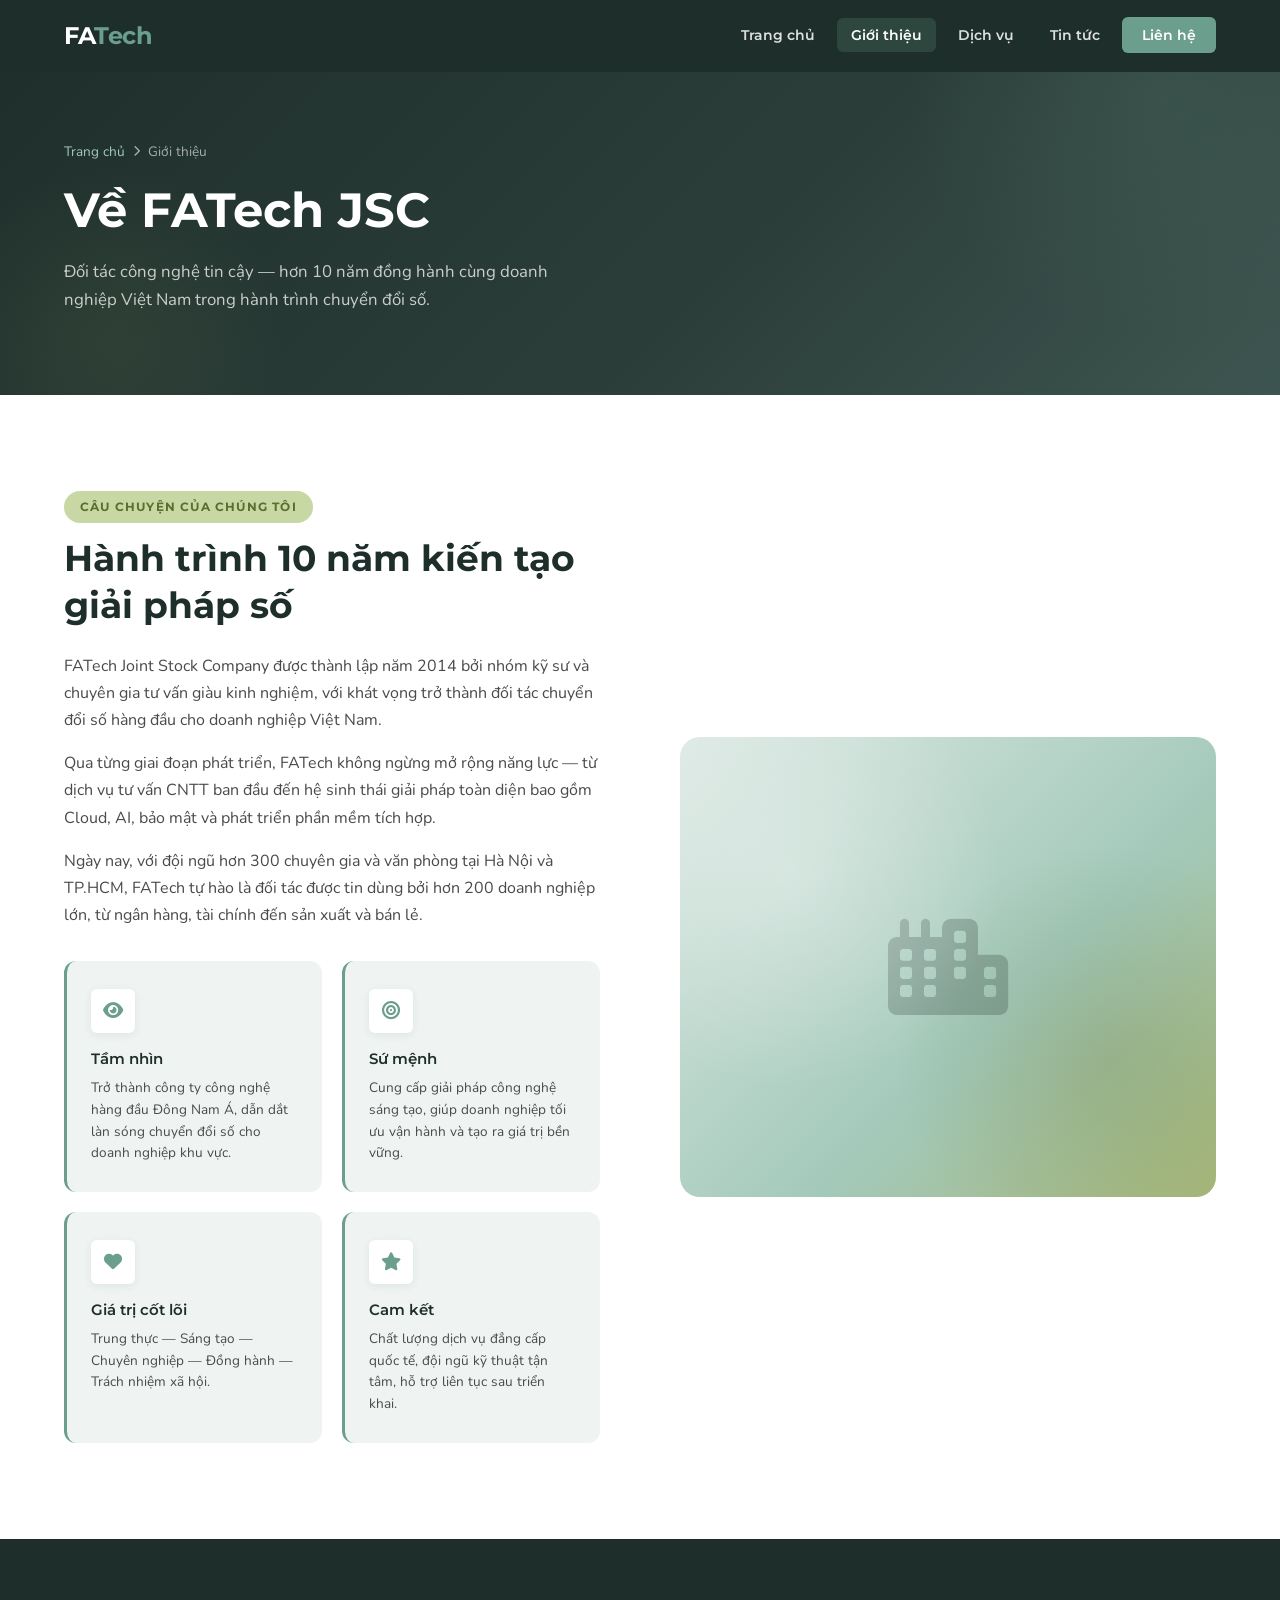
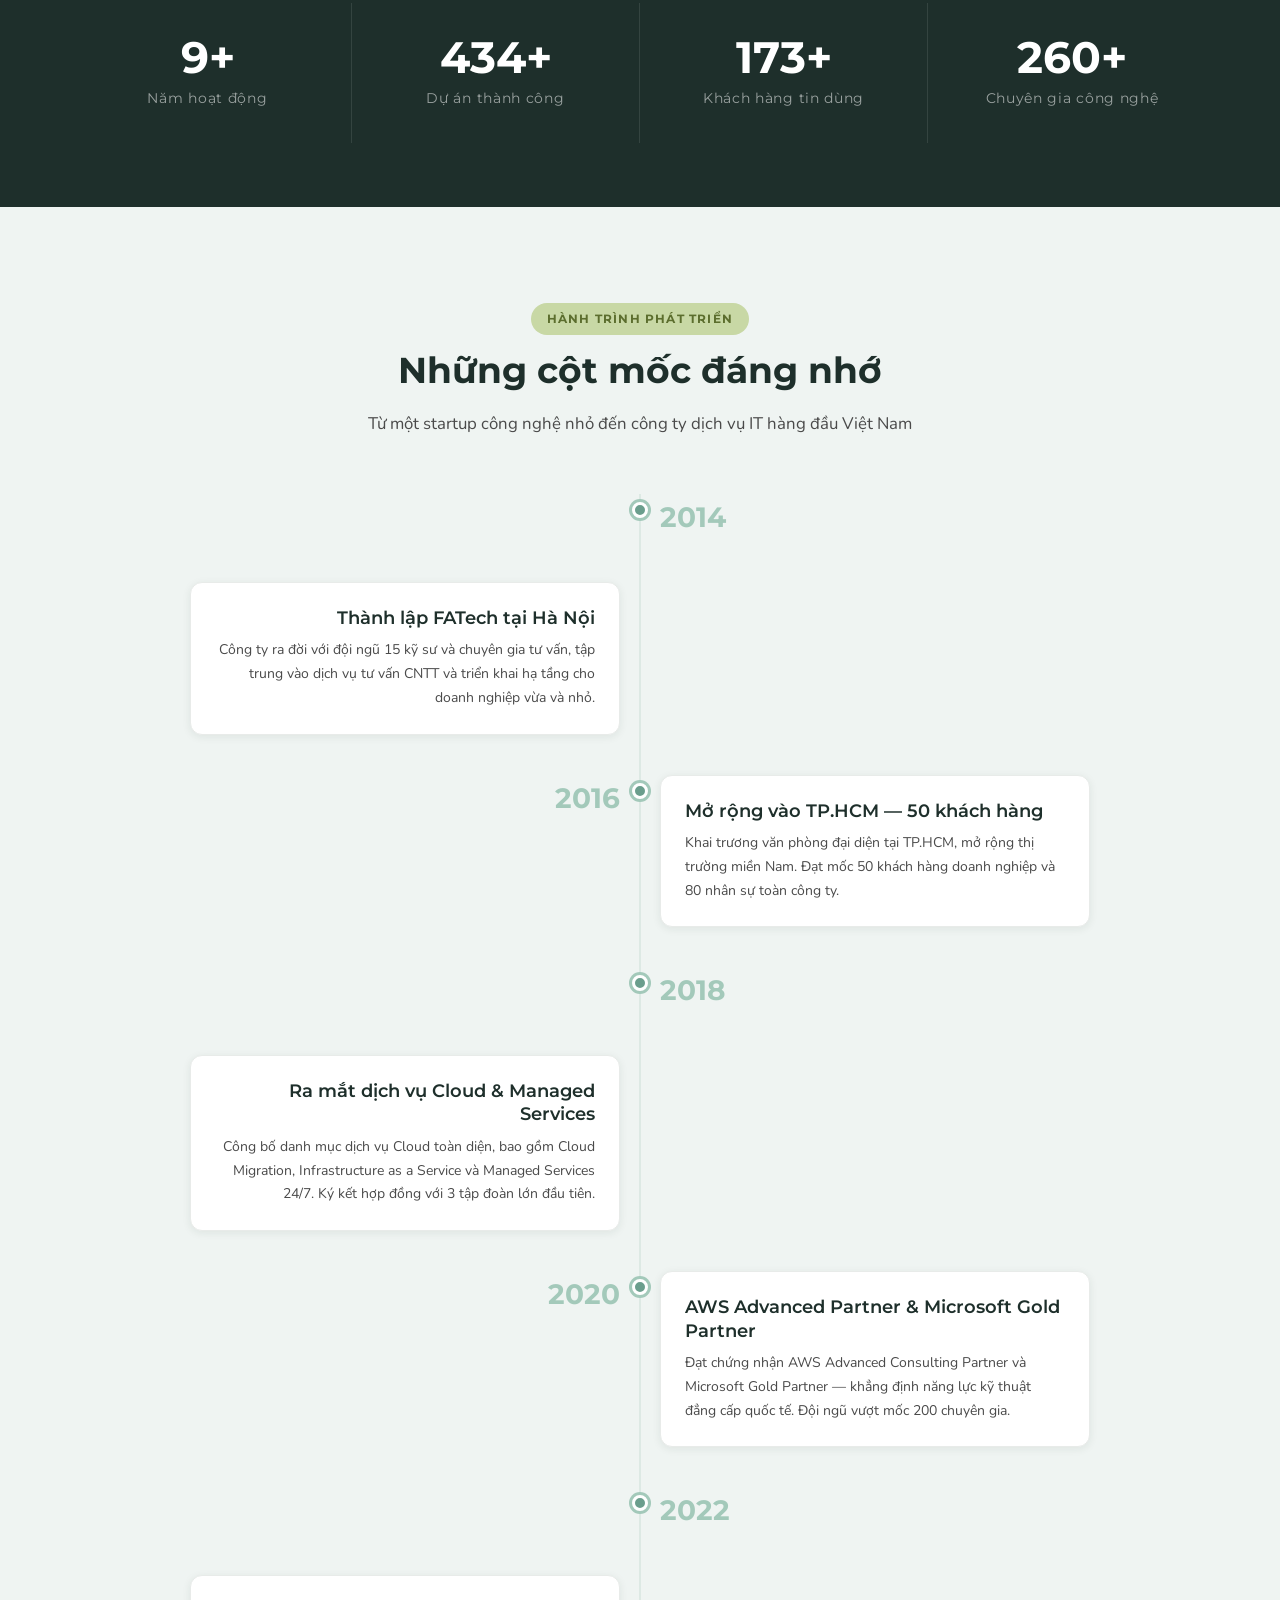
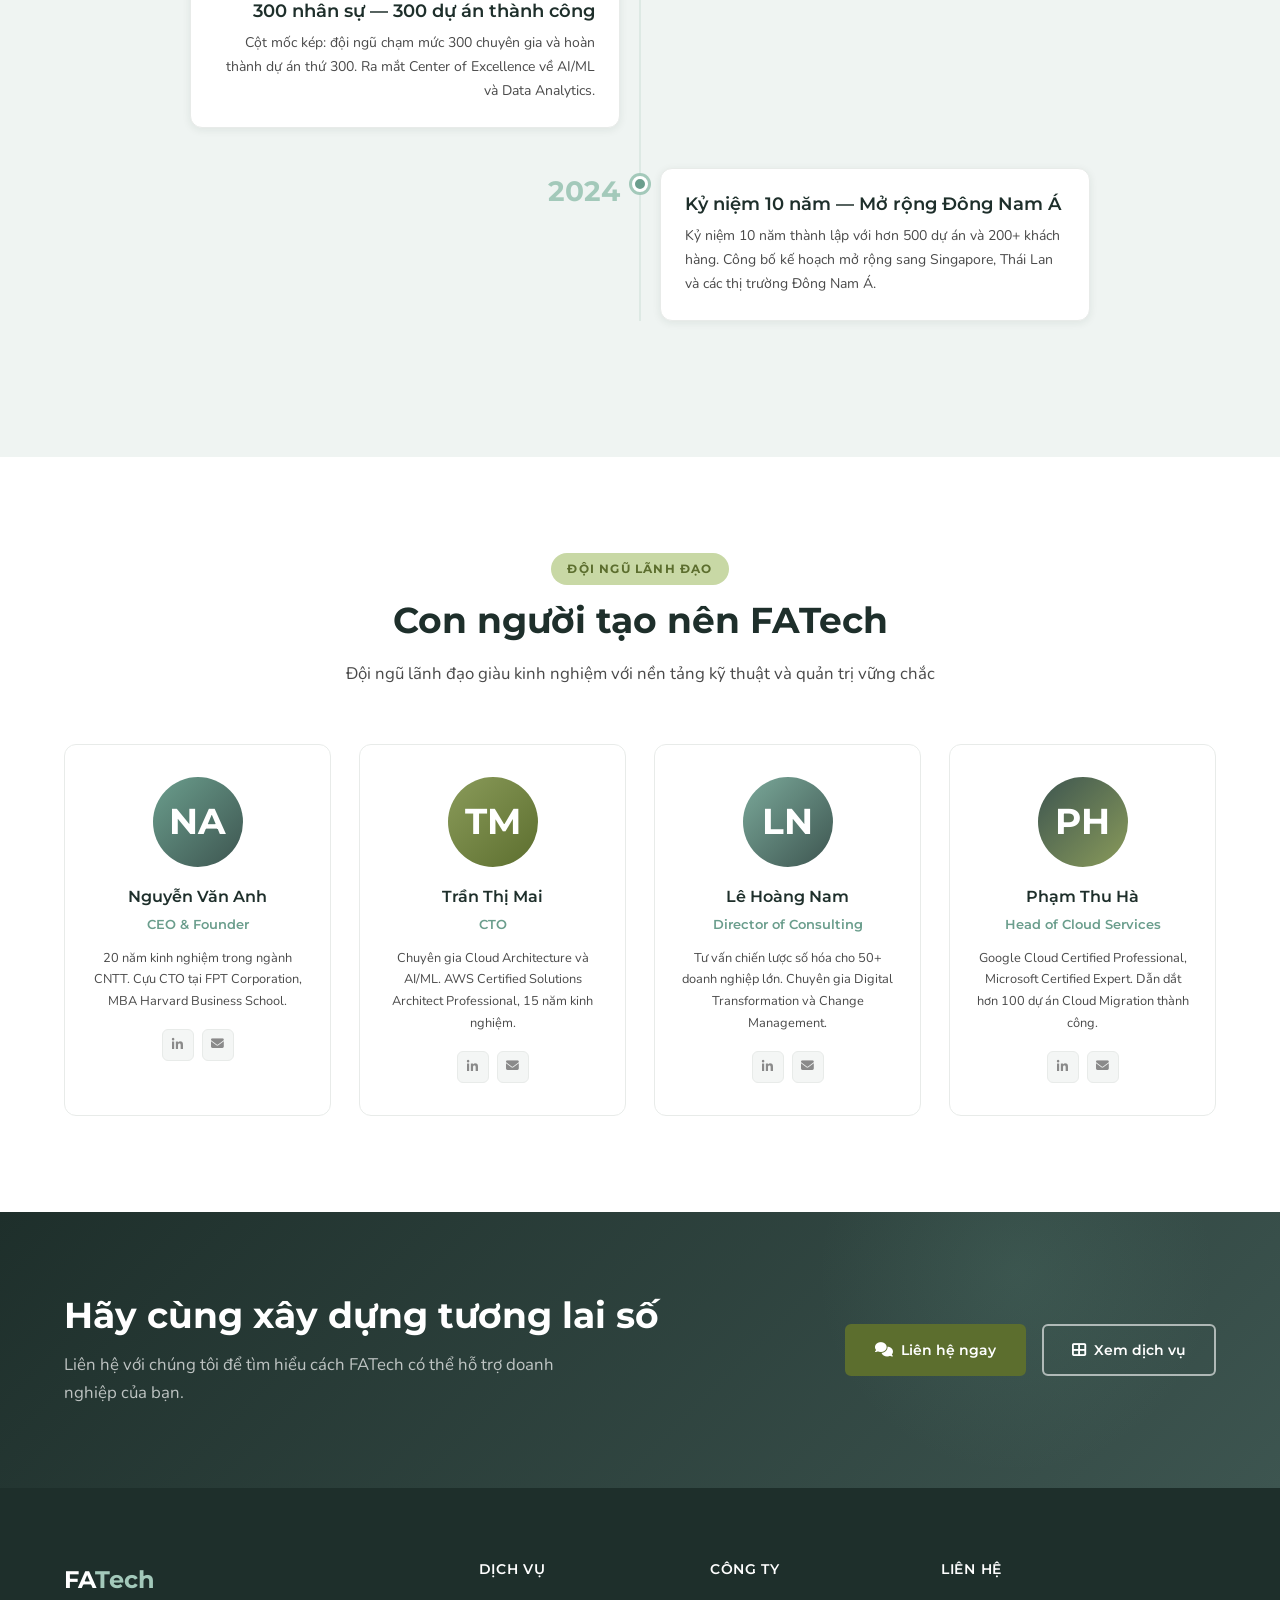
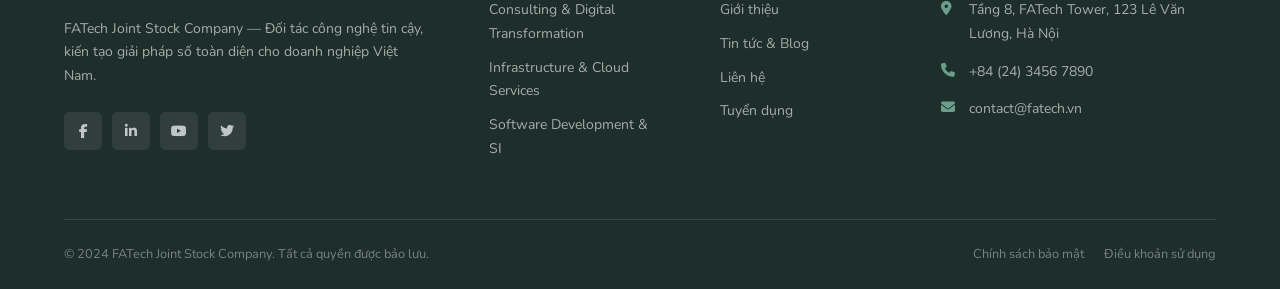
==== about.html @ bda0c96f "feat: FATech website prototype Phase 1 - 6 pages: Home, About, Services, Blog, Blog Detail, Contact " ====
<!DOCTYPE html>
<html lang="vi">
<head>
  <meta charset="UTF-8">
  <meta name="viewport" content="width=device-width, initial-scale=1.0">
  <meta name="description" content="Tìm hiểu về FATech Joint Stock Company — Lịch sử hình thành, tầm nhìn, sứ mệnh và đội ngũ lãnh đạo.">
  <title>Giới thiệu — FATech JSC</title>
  <link rel="preconnect" href="https://fonts.googleapis.com">
  <link rel="preconnect" href="https://fonts.gstatic.com" crossorigin>
  <link href="https://fonts.googleapis.com/css2?family=Montserrat:wght@600;700&family=Nunito:wght@400;600;700&display=swap" rel="stylesheet">
  <link rel="stylesheet" href="https://cdnjs.cloudflare.com/ajax/libs/font-awesome/6.4.2/css/all.min.css">
  <link rel="stylesheet" href="css/style.css">
  <link rel="stylesheet" href="css/animations.css">
  <link rel="stylesheet" href="css/responsive.css">
</head>
<body>

<!-- NAVBAR -->
<nav class="navbar" id="navbar" role="navigation" aria-label="Main navigation">
  <div class="container">
    <a href="index.html" class="navbar-logo" aria-label="FATech - Trang chủ">
      <img src="assets/images/logo.png" alt="FATech Logo" class="logo-img" onerror="this.style.display='none'">
      <span class="logo-text-brand">FA<span>Tech</span></span>
    </a>
    <nav class="navbar-menu" id="navbarMenu">
      <ul class="navbar-nav">
        <li><a href="index.html">Trang chủ</a></li>
        <li><a href="about.html" class="active">Giới thiệu</a></li>
        <li><a href="services.html">Dịch vụ</a></li>
        <li><a href="blog.html">Tin tức</a></li>
        <li><a href="contact.html" class="btn-primary">Liên hệ</a></li>
      </ul>
    </nav>
    <button class="hamburger" id="hamburger" aria-label="Mở menu" aria-expanded="false" aria-controls="navbarMenu">
      <span></span><span></span><span></span>
    </button>
  </div>
</nav>

<!-- PAGE HERO -->
<section class="page-hero" aria-label="Giới thiệu">
  <div class="container">
    <div class="page-hero-breadcrumb">
      <a href="index.html">Trang chủ</a>
      <i class="fas fa-chevron-right"></i>
      <span>Giới thiệu</span>
    </div>
    <h1>Về FATech JSC</h1>
    <p>Đối tác công nghệ tin cậy — hơn 10 năm đồng hành cùng doanh nghiệp Việt Nam trong hành trình chuyển đổi số.</p>
  </div>
</section>

<!-- COMPANY OVERVIEW -->
<section class="about-intro" aria-label="Tổng quan công ty">
  <div class="container">
    <div class="about-intro-text reveal-left">
      <span class="section-tag">Câu chuyện của chúng tôi</span>
      <h2>Hành trình 10 năm kiến tạo giải pháp số</h2>
      <p>FATech Joint Stock Company được thành lập năm 2014 bởi nhóm kỹ sư và chuyên gia tư vấn giàu kinh nghiệm, với khát vọng trở thành đối tác chuyển đổi số hàng đầu cho doanh nghiệp Việt Nam.</p>
      <p>Qua từng giai đoạn phát triển, FATech không ngừng mở rộng năng lực — từ dịch vụ tư vấn CNTT ban đầu đến hệ sinh thái giải pháp toàn diện bao gồm Cloud, AI, bảo mật và phát triển phần mềm tích hợp.</p>
      <p>Ngày nay, với đội ngũ hơn 300 chuyên gia và văn phòng tại Hà Nội và TP.HCM, FATech tự hào là đối tác được tin dùng bởi hơn 200 doanh nghiệp lớn, từ ngân hàng, tài chính đến sản xuất và bán lẻ.</p>
      <div class="vm-grid">
        <div class="vm-card">
          <div class="vm-icon"><i class="fas fa-eye"></i></div>
          <h4>Tầm nhìn</h4>
          <p>Trở thành công ty công nghệ hàng đầu Đông Nam Á, dẫn dắt làn sóng chuyển đổi số cho doanh nghiệp khu vực.</p>
        </div>
        <div class="vm-card">
          <div class="vm-icon"><i class="fas fa-bullseye"></i></div>
          <h4>Sứ mệnh</h4>
          <p>Cung cấp giải pháp công nghệ sáng tạo, giúp doanh nghiệp tối ưu vận hành và tạo ra giá trị bền vững.</p>
        </div>
        <div class="vm-card">
          <div class="vm-icon"><i class="fas fa-heart"></i></div>
          <h4>Giá trị cốt lõi</h4>
          <p>Trung thực — Sáng tạo — Chuyên nghiệp — Đồng hành — Trách nhiệm xã hội.</p>
        </div>
        <div class="vm-card">
          <div class="vm-icon"><i class="fas fa-star"></i></div>
          <h4>Cam kết</h4>
          <p>Chất lượng dịch vụ đẳng cấp quốc tế, đội ngũ kỹ thuật tận tâm, hỗ trợ liên tục sau triển khai.</p>
        </div>
      </div>
    </div>
    <div class="about-visual-right reveal-right">
      <div class="about-visual-large">
        <i class="fas fa-city"></i>
      </div>
    </div>
  </div>
</section>

<!-- STATS -->
<section class="stats-section" aria-label="Số liệu nổi bật">
  <div class="container">
    <div class="stats-grid">
      <div class="stat-item reveal">
        <span class="stat-number">
          <span class="counter-number" data-count="10" data-suffix="+">10+</span>
        </span>
        <span class="stat-label">Năm hoạt động</span>
      </div>
      <div class="stat-item reveal">
        <span class="stat-number">
          <span class="counter-number" data-count="500" data-suffix="+">500+</span>
        </span>
        <span class="stat-label">Dự án thành công</span>
      </div>
      <div class="stat-item reveal">
        <span class="stat-number">
          <span class="counter-number" data-count="200" data-suffix="+">200+</span>
        </span>
        <span class="stat-label">Khách hàng tin dùng</span>
      </div>
      <div class="stat-item reveal">
        <span class="stat-number">
          <span class="counter-number" data-count="300" data-suffix="+">300+</span>
        </span>
        <span class="stat-label">Chuyên gia công nghệ</span>
      </div>
    </div>
  </div>
</section>

<!-- TIMELINE -->
<section class="timeline-section section" id="milestones" aria-label="Cột mốc phát triển">
  <div class="container">
    <div class="section-header reveal">
      <span class="section-tag">Hành trình phát triển</span>
      <h2 class="section-title">Những cột mốc đáng nhớ</h2>
      <p class="section-subtitle">Từ một startup công nghệ nhỏ đến công ty dịch vụ IT hàng đầu Việt Nam</p>
    </div>
    <div class="timeline">
      <div class="timeline-item">
        <div class="timeline-dot"></div>
        <div class="timeline-year">2014</div>
        <div class="timeline-content">
          <h4>Thành lập FATech tại Hà Nội</h4>
          <p>Công ty ra đời với đội ngũ 15 kỹ sư và chuyên gia tư vấn, tập trung vào dịch vụ tư vấn CNTT và triển khai hạ tầng cho doanh nghiệp vừa và nhỏ.</p>
        </div>
      </div>
      <div class="timeline-item">
        <div class="timeline-dot"></div>
        <div class="timeline-year">2016</div>
        <div class="timeline-content">
          <h4>Mở rộng vào TP.HCM — 50 khách hàng</h4>
          <p>Khai trương văn phòng đại diện tại TP.HCM, mở rộng thị trường miền Nam. Đạt mốc 50 khách hàng doanh nghiệp và 80 nhân sự toàn công ty.</p>
        </div>
      </div>
      <div class="timeline-item">
        <div class="timeline-dot"></div>
        <div class="timeline-year">2018</div>
        <div class="timeline-content">
          <h4>Ra mắt dịch vụ Cloud & Managed Services</h4>
          <p>Công bố danh mục dịch vụ Cloud toàn diện, bao gồm Cloud Migration, Infrastructure as a Service và Managed Services 24/7. Ký kết hợp đồng với 3 tập đoàn lớn đầu tiên.</p>
        </div>
      </div>
      <div class="timeline-item">
        <div class="timeline-dot"></div>
        <div class="timeline-year">2020</div>
        <div class="timeline-content">
          <h4>AWS Advanced Partner & Microsoft Gold Partner</h4>
          <p>Đạt chứng nhận AWS Advanced Consulting Partner và Microsoft Gold Partner — khẳng định năng lực kỹ thuật đẳng cấp quốc tế. Đội ngũ vượt mốc 200 chuyên gia.</p>
        </div>
      </div>
      <div class="timeline-item">
        <div class="timeline-dot"></div>
        <div class="timeline-year">2022</div>
        <div class="timeline-content">
          <h4>300 nhân sự — 300 dự án thành công</h4>
          <p>Cột mốc kép: đội ngũ chạm mức 300 chuyên gia và hoàn thành dự án thứ 300. Ra mắt Center of Excellence về AI/ML và Data Analytics.</p>
        </div>
      </div>
      <div class="timeline-item">
        <div class="timeline-dot"></div>
        <div class="timeline-year">2024</div>
        <div class="timeline-content">
          <h4>Kỷ niệm 10 năm — Mở rộng Đông Nam Á</h4>
          <p>Kỷ niệm 10 năm thành lập với hơn 500 dự án và 200+ khách hàng. Công bố kế hoạch mở rộng sang Singapore, Thái Lan và các thị trường Đông Nam Á.</p>
        </div>
      </div>
    </div>
  </div>
</section>

<!-- LEADERSHIP TEAM -->
<section class="team-section section" id="team" aria-label="Đội ngũ lãnh đạo">
  <div class="container">
    <div class="section-header reveal">
      <span class="section-tag">Đội ngũ lãnh đạo</span>
      <h2 class="section-title">Con người tạo nên FATech</h2>
      <p class="section-subtitle">Đội ngũ lãnh đạo giàu kinh nghiệm với nền tảng kỹ thuật và quản trị vững chắc</p>
    </div>
    <div class="team-grid reveal-stagger">
      <div class="team-card">
        <div class="team-avatar">NA</div>
        <h3>Nguyễn Văn Anh</h3>
        <span class="team-card-title">CEO & Founder</span>
        <p>20 năm kinh nghiệm trong ngành CNTT. Cựu CTO tại FPT Corporation, MBA Harvard Business School.</p>
        <div class="team-social">
          <a href="#" aria-label="LinkedIn"><i class="fab fa-linkedin-in"></i></a>
          <a href="#" aria-label="Email"><i class="fas fa-envelope"></i></a>
        </div>
      </div>
      <div class="team-card">
        <div class="team-avatar team-avatar-2">TM</div>
        <h3>Trần Thị Mai</h3>
        <span class="team-card-title">CTO</span>
        <p>Chuyên gia Cloud Architecture và AI/ML. AWS Certified Solutions Architect Professional, 15 năm kinh nghiệm.</p>
        <div class="team-social">
          <a href="#" aria-label="LinkedIn"><i class="fab fa-linkedin-in"></i></a>
          <a href="#" aria-label="Email"><i class="fas fa-envelope"></i></a>
        </div>
      </div>
      <div class="team-card">
        <div class="team-avatar team-avatar-3">LN</div>
        <h3>Lê Hoàng Nam</h3>
        <span class="team-card-title">Director of Consulting</span>
        <p>Tư vấn chiến lược số hóa cho 50+ doanh nghiệp lớn. Chuyên gia Digital Transformation và Change Management.</p>
        <div class="team-social">
          <a href="#" aria-label="LinkedIn"><i class="fab fa-linkedin-in"></i></a>
          <a href="#" aria-label="Email"><i class="fas fa-envelope"></i></a>
        </div>
      </div>
      <div class="team-card">
        <div class="team-avatar team-avatar-4">PH</div>
        <h3>Phạm Thu Hà</h3>
        <span class="team-card-title">Head of Cloud Services</span>
        <p>Google Cloud Certified Professional, Microsoft Certified Expert. Dẫn dắt hơn 100 dự án Cloud Migration thành công.</p>
        <div class="team-social">
          <a href="#" aria-label="LinkedIn"><i class="fab fa-linkedin-in"></i></a>
          <a href="#" aria-label="Email"><i class="fas fa-envelope"></i></a>
        </div>
      </div>
    </div>
  </div>
</section>

<!-- CTA BANNER -->
<section class="cta-banner" aria-label="Call to action">
  <div class="container">
    <div class="cta-banner-content reveal-left">
      <h2>Hãy cùng xây dựng tương lai số</h2>
      <p>Liên hệ với chúng tôi để tìm hiểu cách FATech có thể hỗ trợ doanh nghiệp của bạn.</p>
    </div>
    <div class="cta-banner-actions reveal-right">
      <a href="contact.html" class="btn btn-accent">
        <i class="fas fa-comments"></i> Liên hệ ngay
      </a>
      <a href="services.html" class="btn btn-outline">
        <i class="fas fa-th-large"></i> Xem dịch vụ
      </a>
    </div>
  </div>
</section>

<!-- FOOTER -->
<footer class="footer" aria-label="Footer">
  <div class="container">
    <div class="footer-grid">
      <div class="footer-col footer-about">
        <div class="footer-logo-wrap">
          <img src="assets/images/logo.png" alt="FATech Logo" class="footer-logo-img" onerror="this.style.display='none'">
          <span class="footer-logo-text">FA<span style="color:var(--primary-300)">Tech</span></span>
        </div>
        <p class="footer-about-text">FATech Joint Stock Company — Đối tác công nghệ tin cậy, kiến tạo giải pháp số toàn diện cho doanh nghiệp Việt Nam.</p>
        <div class="social-links">
          <a href="#" aria-label="Facebook"><i class="fab fa-facebook-f"></i></a>
          <a href="#" aria-label="LinkedIn"><i class="fab fa-linkedin-in"></i></a>
          <a href="#" aria-label="YouTube"><i class="fab fa-youtube"></i></a>
          <a href="#" aria-label="Twitter"><i class="fab fa-twitter"></i></a>
        </div>
      </div>
      <div class="footer-col">
        <h4>Dịch vụ</h4>
        <ul>
          <li><a href="services.html">Consulting & Digital Transformation</a></li>
          <li><a href="services.html">Infrastructure & Cloud Services</a></li>
          <li><a href="services.html">Software Development & SI</a></li>
        </ul>
      </div>
      <div class="footer-col">
        <h4>Công ty</h4>
        <ul>
          <li><a href="about.html">Giới thiệu</a></li>
          <li><a href="blog.html">Tin tức & Blog</a></li>
          <li><a href="contact.html">Liên hệ</a></li>
          <li><a href="#">Tuyển dụng</a></li>
        </ul>
      </div>
      <div class="footer-col">
        <h4>Liên hệ</h4>
        <div class="footer-contact-item">
          <i class="fas fa-map-marker-alt"></i>
          <span>Tầng 8, FATech Tower, 123 Lê Văn Lương, Hà Nội</span>
        </div>
        <div class="footer-contact-item">
          <i class="fas fa-phone"></i>
          <span>+84 (24) 3456 7890</span>
        </div>
        <div class="footer-contact-item">
          <i class="fas fa-envelope"></i>
          <span>contact@fatech.vn</span>
        </div>
      </div>
    </div>
    <div class="footer-bottom">
      <p>&copy; 2024 FATech Joint Stock Company. Tất cả quyền được bảo lưu.</p>
      <div class="footer-bottom-links">
        <a href="#">Chính sách bảo mật</a>
        <a href="#">Điều khoản sử dụng</a>
      </div>
    </div>
  </div>
</footer>

<button id="backToTop" aria-label="Về đầu trang" style="position:fixed;bottom:32px;right:32px;width:44px;height:44px;background:var(--primary-500);color:white;border:none;border-radius:50%;cursor:pointer;display:flex;align-items:center;justify-content:center;font-size:1rem;box-shadow:var(--shadow-md);opacity:0;pointer-events:none;transition:all 0.3s ease;z-index:900;">
  <i class="fas fa-chevron-up"></i>
</button>

<script src="js/main.js"></script>
<script src="js/animations.js"></script>
</body>
</html>
---- css/style.css ----
@import url('https://fonts.googleapis.com/css2?family=Montserrat:wght@600;700&family=Nunito:wght@400;600;700&display=swap');

:root {
  --primary-900: #1E2F2B;
  --primary-800: #2C3E3A;
  --primary-700: #3D5550;
  --primary-500: #6B9E8D;
  --primary-300: #A3C9BA;
  --primary-100: #DDE9E4;
  --primary-50:  #EFF4F2;

  --accent-700:  #5C6E2E;
  --accent-500:  #8A9B5A;
  --accent-300:  #A8B87A;
  --accent-100:  #C8D8A5;

  --secondary-500: #7BA99A;
  --secondary-300: #B0CFC3;

  --neutral-900: #1A1A1A;
  --neutral-600: #4A4A4A;
  --neutral-400: #8A8A8A;
  --neutral-100: #E8EBE9;
  --neutral-50:  #F4F6F5;
  --white:       #FFFFFF;

  --font-heading: 'Montserrat', sans-serif;
  --font-body: 'Nunito', sans-serif;
  --shadow-sm: 0 2px 8px rgba(30, 47, 43, 0.08);
  --shadow-md: 0 4px 20px rgba(30, 47, 43, 0.12);
  --shadow-lg: 0 8px 40px rgba(30, 47, 43, 0.18);
  --radius-sm: 6px;
  --radius-md: 12px;
  --radius-lg: 20px;
  --transition: 0.3s ease;
}

*, *::before, *::after {
  box-sizing: border-box;
  margin: 0;
  padding: 0;
}

html {
  scroll-behavior: smooth;
}

body {
  font-family: var(--font-body);
  font-size: 16px;
  line-height: 1.7;
  color: var(--primary-800);
  background-color: var(--white);
  overflow-x: hidden;
}

img {
  max-width: 100%;
  height: auto;
  display: block;
}

a {
  text-decoration: none;
  color: var(--primary-500);
  transition: color var(--transition);
}

a:hover {
  color: var(--accent-500);
}

ul {
  list-style: none;
}

h1, h2, h3, h4, h5, h6 {
  font-family: var(--font-heading);
  color: var(--primary-900);
  line-height: 1.3;
}

h1 { font-size: clamp(2rem, 5vw, 3rem); font-weight: 700; }
h2 { font-size: clamp(1.5rem, 3vw, 2.25rem); font-weight: 700; }
h3 { font-size: clamp(1.125rem, 2vw, 1.375rem); font-weight: 600; }
h4 { font-size: 1.125rem; font-weight: 600; }

p { margin-bottom: 1rem; }
p:last-child { margin-bottom: 0; }

/* ===== UTILITIES ===== */
.container {
  width: 100%;
  max-width: 1200px;
  margin: 0 auto;
  padding: 0 24px;
}

.section {
  padding: 80px 0;
}

.section-header {
  text-align: center;
  margin-bottom: 56px;
}

.section-tag {
  display: inline-block;
  background: var(--accent-100);
  color: var(--accent-700);
  font-family: var(--font-heading);
  font-size: 0.75rem;
  font-weight: 700;
  letter-spacing: 0.1em;
  text-transform: uppercase;
  padding: 6px 16px;
  border-radius: 40px;
  margin-bottom: 12px;
}

.section-title {
  margin-bottom: 16px;
  color: var(--primary-900);
}

.section-subtitle {
  color: var(--neutral-600);
  font-size: 1.05rem;
  max-width: 600px;
  margin: 0 auto;
}

.btn {
  display: inline-flex;
  align-items: center;
  gap: 8px;
  padding: 12px 28px;
  border-radius: var(--radius-sm);
  font-family: var(--font-heading);
  font-size: 0.9rem;
  font-weight: 600;
  cursor: pointer;
  border: 2px solid transparent;
  transition: all var(--transition);
  white-space: nowrap;
  text-decoration: none;
}

.btn-primary {
  background: var(--primary-500);
  color: var(--white);
  border-color: var(--primary-500);
}

.btn-primary:hover {
  background: var(--primary-700);
  border-color: var(--primary-700);
  color: var(--white);
  transform: translateY(-2px);
  box-shadow: 0 6px 20px rgba(107, 158, 141, 0.35);
}

.btn-accent {
  background: var(--accent-700);
  color: var(--white);
  border-color: var(--accent-700);
}

.btn-accent:hover {
  background: var(--accent-500);
  border-color: var(--accent-500);
  color: var(--white);
  transform: translateY(-2px);
  box-shadow: 0 6px 20px rgba(92, 110, 46, 0.35);
}

.btn-outline {
  background: transparent;
  color: var(--white);
  border-color: rgba(255,255,255,0.6);
}

.btn-outline:hover {
  background: rgba(255,255,255,0.15);
  color: var(--white);
  border-color: var(--white);
}

.btn-outline-primary {
  background: transparent;
  color: var(--primary-500);
  border-color: var(--primary-500);
}

.btn-outline-primary:hover {
  background: var(--primary-500);
  color: var(--white);
  transform: translateY(-2px);
}

.btn-sm {
  padding: 8px 20px;
  font-size: 0.85rem;
}

.text-center { text-align: center; }
.mt-4 { margin-top: 16px; }
.mt-8 { margin-top: 32px; }

/* ===== NAVBAR ===== */
.navbar {
  position: fixed;
  top: 0;
  left: 0;
  right: 0;
  z-index: 1000;
  background: var(--primary-900);
  padding: 0;
  transition: box-shadow var(--transition), padding var(--transition);
}

.navbar.scrolled {
  box-shadow: 0 4px 20px rgba(0,0,0,0.3);
}

.navbar .container {
  display: flex;
  align-items: center;
  justify-content: space-between;
  height: 72px;
}

.navbar-logo {
  display: flex;
  align-items: center;
  gap: 10px;
  text-decoration: none;
}

.navbar-logo .logo-img {
  height: 40px;
  width: auto;
}

.logo-text-brand {
  font-family: var(--font-heading);
  font-size: 1.5rem;
  font-weight: 700;
  color: var(--white);
  letter-spacing: -0.02em;
}

.logo-text-brand span {
  color: var(--primary-500);
}

.navbar-nav {
  display: flex;
  align-items: center;
  gap: 8px;
}

.navbar-nav li a {
  color: rgba(255,255,255,0.85);
  font-family: var(--font-heading);
  font-size: 0.875rem;
  font-weight: 600;
  padding: 8px 14px;
  border-radius: var(--radius-sm);
  transition: all var(--transition);
  text-decoration: none;
}

.navbar-nav li a:hover,
.navbar-nav li a.active {
  color: var(--white);
  background: rgba(107, 158, 141, 0.2);
}

.navbar-nav li a.btn-primary {
  background: var(--primary-500);
  color: var(--white);
  padding: 9px 20px;
}

.navbar-nav li a.btn-primary:hover {
  background: var(--primary-700);
}

.hamburger {
  display: none;
  flex-direction: column;
  justify-content: center;
  gap: 5px;
  width: 40px;
  height: 40px;
  background: none;
  border: none;
  cursor: pointer;
  padding: 6px;
}

.hamburger span {
  display: block;
  width: 100%;
  height: 2px;
  background: var(--white);
  border-radius: 2px;
  transition: all var(--transition);
}

.hamburger.active span:nth-child(1) {
  transform: translateY(7px) rotate(45deg);
}

.hamburger.active span:nth-child(2) {
  opacity: 0;
}

.hamburger.active span:nth-child(3) {
  transform: translateY(-7px) rotate(-45deg);
}

/* ===== PAGE HERO (inner pages) ===== */
.page-hero {
  background: linear-gradient(135deg, var(--primary-900) 0%, var(--primary-800) 60%, var(--primary-700) 100%);
  padding: 140px 0 80px;
  position: relative;
  overflow: hidden;
}

.page-hero::before {
  content: '';
  position: absolute;
  top: -40%;
  right: -10%;
  width: 500px;
  height: 500px;
  background: radial-gradient(circle, rgba(107,158,141,0.12) 0%, transparent 70%);
  border-radius: 50%;
}

.page-hero::after {
  content: '';
  position: absolute;
  bottom: -30%;
  left: -5%;
  width: 350px;
  height: 350px;
  background: radial-gradient(circle, rgba(138,155,90,0.1) 0%, transparent 70%);
  border-radius: 50%;
}

.page-hero .container {
  position: relative;
  z-index: 1;
}

.page-hero-breadcrumb {
  display: flex;
  align-items: center;
  gap: 8px;
  margin-bottom: 16px;
  font-size: 0.85rem;
  color: rgba(255,255,255,0.6);
}

.page-hero-breadcrumb a {
  color: var(--primary-300);
  text-decoration: none;
}

.page-hero-breadcrumb a:hover {
  color: var(--white);
}

.page-hero-breadcrumb i {
  font-size: 0.7rem;
}

.page-hero h1 {
  color: var(--white);
  margin-bottom: 16px;
}

.page-hero p {
  color: rgba(255,255,255,0.75);
  font-size: 1.05rem;
  max-width: 520px;
}

/* ===== HOME HERO ===== */
.hero {
  background: linear-gradient(135deg, var(--primary-900) 0%, var(--primary-800) 50%, #2a4a44 100%);
  min-height: 100vh;
  display: flex;
  align-items: center;
  position: relative;
  overflow: hidden;
  padding-top: 72px;
}

.hero-bg-pattern {
  position: absolute;
  inset: 0;
  overflow: hidden;
  pointer-events: none;
}

.hero-orb {
  position: absolute;
  border-radius: 50%;
}

.hero-orb-1 {
  width: 600px;
  height: 600px;
  top: -100px;
  right: -150px;
  background: radial-gradient(circle, rgba(107,158,141,0.15) 0%, transparent 70%);
}

.hero-orb-2 {
  width: 400px;
  height: 400px;
  bottom: -100px;
  left: -100px;
  background: radial-gradient(circle, rgba(138,155,90,0.12) 0%, transparent 70%);
}

.hero-orb-3 {
  width: 250px;
  height: 250px;
  top: 30%;
  left: 30%;
  background: radial-gradient(circle, rgba(107,158,141,0.08) 0%, transparent 70%);
}

.hero-grid-pattern {
  position: absolute;
  inset: 0;
  background-image:
    linear-gradient(rgba(107,158,141,0.06) 1px, transparent 1px),
    linear-gradient(90deg, rgba(107,158,141,0.06) 1px, transparent 1px);
  background-size: 60px 60px;
}

.hero .container {
  position: relative;
  z-index: 1;
  display: grid;
  grid-template-columns: 1fr 1fr;
  gap: 60px;
  align-items: center;
  min-height: calc(100vh - 72px);
  padding-top: 60px;
  padding-bottom: 60px;
}

.hero-content {}

.hero-tag {
  display: inline-flex;
  align-items: center;
  gap: 8px;
  background: rgba(107,158,141,0.2);
  border: 1px solid rgba(107,158,141,0.3);
  color: var(--primary-300);
  font-size: 0.8rem;
  font-weight: 600;
  font-family: var(--font-heading);
  letter-spacing: 0.05em;
  text-transform: uppercase;
  padding: 6px 16px;
  border-radius: 40px;
  margin-bottom: 24px;
}

.hero-tag i {
  font-size: 0.7rem;
  color: var(--accent-300);
}

.hero-title {
  color: var(--white);
  font-size: clamp(2rem, 4vw, 3.25rem);
  margin-bottom: 24px;
  line-height: 1.2;
}

.hero-title .highlight {
  color: var(--primary-300);
  position: relative;
}

.hero-subtitle {
  color: rgba(255,255,255,0.72);
  font-size: 1.1rem;
  margin-bottom: 40px;
  max-width: 480px;
}

.hero-actions {
  display: flex;
  gap: 16px;
  flex-wrap: wrap;
}

.hero-stats {
  display: flex;
  gap: 40px;
  margin-top: 56px;
  padding-top: 40px;
  border-top: 1px solid rgba(255,255,255,0.1);
}

.hero-stat {}

.hero-stat-num {
  display: block;
  font-family: var(--font-heading);
  font-size: 1.875rem;
  font-weight: 700;
  color: var(--white);
  line-height: 1;
}

.hero-stat-label {
  display: block;
  font-size: 0.8rem;
  color: rgba(255,255,255,0.55);
  margin-top: 4px;
}

.hero-visual {
  display: flex;
  justify-content: center;
  align-items: center;
  position: relative;
}

.hero-card-stack {
  position: relative;
  width: 380px;
  height: 420px;
}

.hero-card {
  position: absolute;
  background: rgba(255,255,255,0.08);
  backdrop-filter: blur(10px);
  border: 1px solid rgba(255,255,255,0.12);
  border-radius: var(--radius-md);
  padding: 24px;
  transition: transform var(--transition);
}

.hero-card-main {
  width: 300px;
  top: 50%;
  left: 50%;
  transform: translate(-50%, -50%);
  z-index: 3;
  background: rgba(255,255,255,0.1);
  backdrop-filter: blur(20px);
  border: 1px solid rgba(255,255,255,0.15);
}

.hero-card-1 {
  width: 220px;
  top: 10%;
  right: 0;
  z-index: 2;
  transform: rotate(6deg);
}

.hero-card-2 {
  width: 220px;
  bottom: 10%;
  left: 0;
  z-index: 2;
  transform: rotate(-5deg);
}

.hero-card-icon {
  width: 48px;
  height: 48px;
  background: linear-gradient(135deg, var(--primary-500), var(--accent-500));
  border-radius: var(--radius-sm);
  display: flex;
  align-items: center;
  justify-content: center;
  margin-bottom: 16px;
  font-size: 1.25rem;
  color: white;
}

.hero-card h4 {
  color: var(--white);
  font-size: 0.95rem;
  margin-bottom: 6px;
}

.hero-card p {
  color: rgba(255,255,255,0.6);
  font-size: 0.8rem;
  margin: 0;
}

.hero-card-badge {
  display: inline-flex;
  align-items: center;
  gap: 6px;
  background: rgba(138,155,90,0.25);
  color: var(--accent-300);
  font-size: 0.75rem;
  font-weight: 600;
  padding: 4px 10px;
  border-radius: 20px;
  margin-top: 12px;
}

/* ===== ABOUT BRIEF (Home) ===== */
.about-brief {
  background: var(--white);
  padding: 96px 0;
}

.about-brief .container {
  display: grid;
  grid-template-columns: 1fr 1fr;
  gap: 80px;
  align-items: center;
}

.about-brief-visual {
  position: relative;
}

.about-visual-img {
  width: 100%;
  height: 380px;
  background: linear-gradient(135deg, var(--primary-100) 0%, var(--primary-300) 100%);
  border-radius: var(--radius-lg);
  position: relative;
  overflow: hidden;
  display: flex;
  align-items: center;
  justify-content: center;
}

.about-visual-img::before {
  content: '';
  position: absolute;
  inset: 0;
  background:
    radial-gradient(circle at 30% 30%, rgba(107,158,141,0.4) 0%, transparent 50%),
    radial-gradient(circle at 70% 70%, rgba(138,155,90,0.3) 0%, transparent 50%);
}

.about-visual-icon {
  font-size: 5rem;
  color: var(--primary-700);
  opacity: 0.6;
  position: relative;
  z-index: 1;
}

.about-visual-badge {
  position: absolute;
  bottom: -20px;
  right: -20px;
  background: var(--white);
  border-radius: var(--radius-md);
  padding: 20px 24px;
  box-shadow: var(--shadow-lg);
  display: flex;
  align-items: center;
  gap: 16px;
  min-width: 200px;
}

.about-visual-badge .badge-icon {
  width: 48px;
  height: 48px;
  background: var(--primary-50);
  border-radius: var(--radius-sm);
  display: flex;
  align-items: center;
  justify-content: center;
  font-size: 1.25rem;
  color: var(--primary-500);
  flex-shrink: 0;
}

.about-visual-badge .badge-num {
  font-family: var(--font-heading);
  font-size: 1.5rem;
  font-weight: 700;
  color: var(--primary-900);
  line-height: 1;
}

.about-visual-badge .badge-label {
  font-size: 0.8rem;
  color: var(--neutral-600);
  margin-top: 2px;
}

.about-brief-content .section-tag { margin-bottom: 12px; }

.about-brief-content h2 {
  margin-bottom: 20px;
}

.about-brief-content p {
  color: var(--neutral-600);
  margin-bottom: 16px;
}

.about-features {
  margin: 28px 0 32px;
  display: flex;
  flex-direction: column;
  gap: 14px;
}

.about-feature {
  display: flex;
  align-items: flex-start;
  gap: 12px;
}

.about-feature-icon {
  width: 36px;
  height: 36px;
  background: var(--primary-50);
  border-radius: var(--radius-sm);
  display: flex;
  align-items: center;
  justify-content: center;
  color: var(--primary-500);
  font-size: 0.9rem;
  flex-shrink: 0;
  margin-top: 2px;
}

.about-feature-text strong {
  display: block;
  font-family: var(--font-heading);
  font-size: 0.9rem;
  color: var(--primary-900);
  margin-bottom: 2px;
}

.about-feature-text span {
  font-size: 0.875rem;
  color: var(--neutral-600);
}

/* ===== SERVICES SECTION (Home) ===== */
.services-section {
  background: var(--primary-50);
  padding: 96px 0;
}

.services-grid {
  display: grid;
  grid-template-columns: repeat(3, 1fr);
  gap: 28px;
}

.service-card {
  background: var(--white);
  border: 1px solid var(--neutral-100);
  border-radius: var(--radius-md);
  padding: 36px 32px;
  transition: all var(--transition);
  position: relative;
  overflow: hidden;
}

.service-card::before {
  content: '';
  position: absolute;
  top: 0;
  left: 0;
  right: 0;
  height: 3px;
  background: linear-gradient(90deg, var(--primary-500), var(--accent-500));
  transform: scaleX(0);
  transform-origin: left;
  transition: transform var(--transition);
}

.service-card:hover {
  border-color: var(--primary-300);
  box-shadow: var(--shadow-md);
  transform: translateY(-4px);
}

.service-card:hover::before {
  transform: scaleX(1);
}

.service-card-icon {
  width: 64px;
  height: 64px;
  background: var(--primary-50);
  border-radius: var(--radius-md);
  display: flex;
  align-items: center;
  justify-content: center;
  font-size: 1.625rem;
  color: var(--primary-500);
  margin-bottom: 24px;
  transition: all var(--transition);
}

.service-card:hover .service-card-icon {
  background: var(--primary-500);
  color: var(--white);
}

.service-card h3 {
  margin-bottom: 12px;
  font-size: 1.125rem;
}

.service-card p {
  color: var(--neutral-600);
  font-size: 0.9rem;
  margin-bottom: 24px;
}

.service-card-link {
  display: inline-flex;
  align-items: center;
  gap: 6px;
  color: var(--primary-500);
  font-family: var(--font-heading);
  font-size: 0.85rem;
  font-weight: 600;
  transition: gap var(--transition);
}

.service-card-link:hover {
  gap: 10px;
  color: var(--accent-500);
}

.service-card-number {
  position: absolute;
  top: 24px;
  right: 24px;
  font-family: var(--font-heading);
  font-size: 3rem;
  font-weight: 700;
  color: var(--neutral-100);
  line-height: 1;
}

/* ===== CLIENTS SECTION ===== */
.clients-section {
  background: var(--white);
  padding: 64px 0;
  border-top: 1px solid var(--neutral-100);
  border-bottom: 1px solid var(--neutral-100);
}

.clients-section .section-header {
  margin-bottom: 40px;
}

.clients-grid {
  display: flex;
  flex-wrap: wrap;
  align-items: center;
  justify-content: center;
  gap: 12px;
}

.client-logo {
  background: var(--neutral-50);
  border: 1px solid var(--neutral-100);
  border-radius: var(--radius-sm);
  padding: 16px 28px;
  min-width: 140px;
  text-align: center;
  transition: all var(--transition);
  cursor: default;
}

.client-logo:hover {
  border-color: var(--primary-300);
  background: var(--primary-50);
  box-shadow: var(--shadow-sm);
}

.client-logo span {
  display: block;
  font-family: var(--font-heading);
  font-size: 0.85rem;
  font-weight: 700;
  color: var(--neutral-400);
  letter-spacing: 0.02em;
  transition: color var(--transition);
}

.client-logo:hover span {
  color: var(--primary-700);
}

/* ===== WHY FATECH ===== */
.why-section {
  background: var(--primary-50);
  padding: 96px 0;
}

.why-grid {
  display: grid;
  grid-template-columns: repeat(4, 1fr);
  gap: 24px;
}

.why-card {
  background: var(--white);
  border-radius: var(--radius-md);
  padding: 32px 28px;
  text-align: center;
  border: 1px solid var(--neutral-100);
  transition: all var(--transition);
}

.why-card:hover {
  border-color: var(--primary-300);
  box-shadow: var(--shadow-md);
  transform: translateY(-4px);
}

.why-card-icon {
  width: 72px;
  height: 72px;
  background: var(--primary-50);
  border-radius: 50%;
  display: flex;
  align-items: center;
  justify-content: center;
  font-size: 1.75rem;
  color: var(--primary-500);
  margin: 0 auto 20px;
  transition: all var(--transition);
  border: 2px solid var(--primary-100);
}

.why-card:hover .why-card-icon {
  background: var(--primary-500);
  color: var(--white);
  border-color: var(--primary-500);
  box-shadow: 0 8px 24px rgba(107,158,141,0.35);
}

.why-card h3 {
  font-size: 1rem;
  margin-bottom: 10px;
}

.why-card p {
  color: var(--neutral-600);
  font-size: 0.875rem;
  margin: 0;
}

/* ===== LATEST BLOG (Home) ===== */
.latest-blog-section {
  background: var(--white);
  padding: 96px 0;
}

.blog-grid-home {
  display: grid;
  grid-template-columns: repeat(3, 1fr);
  gap: 28px;
}

.blog-card {
  background: var(--white);
  border: 1px solid var(--neutral-100);
  border-radius: var(--radius-md);
  overflow: hidden;
  transition: all var(--transition);
  display: flex;
  flex-direction: column;
}

.blog-card:hover {
  border-color: var(--primary-300);
  box-shadow: var(--shadow-md);
  transform: translateY(-4px);
}

.blog-card-thumb {
  height: 200px;
  position: relative;
  overflow: hidden;
  flex-shrink: 0;
}

.blog-card-thumb-1 { background: linear-gradient(135deg, #2C3E3A, #6B9E8D); }
.blog-card-thumb-2 { background: linear-gradient(135deg, #3D5550, #8A9B5A); }
.blog-card-thumb-3 { background: linear-gradient(135deg, #1E2F2B, #7BA99A); }
.blog-card-thumb-4 { background: linear-gradient(135deg, #5C6E2E, #6B9E8D); }
.blog-card-thumb-5 { background: linear-gradient(135deg, #2C3E3A, #A8B87A); }
.blog-card-thumb-6 { background: linear-gradient(135deg, #3D5550, #7BA99A); }

.blog-card-thumb-icon {
  position: absolute;
  inset: 0;
  display: flex;
  align-items: center;
  justify-content: center;
  font-size: 3.5rem;
  color: rgba(255,255,255,0.2);
}

.blog-card-body {
  padding: 24px;
  display: flex;
  flex-direction: column;
  flex: 1;
}

.blog-card-tag {
  display: inline-block;
  background: var(--accent-100);
  color: var(--accent-700);
  font-family: var(--font-heading);
  font-size: 0.7rem;
  font-weight: 700;
  letter-spacing: 0.05em;
  text-transform: uppercase;
  padding: 4px 12px;
  border-radius: 20px;
  margin-bottom: 12px;
}

.blog-card-title {
  font-family: var(--font-heading);
  font-size: 1rem;
  font-weight: 600;
  color: var(--primary-900);
  margin-bottom: 10px;
  line-height: 1.4;
  display: -webkit-box;
  -webkit-line-clamp: 2;
  -webkit-box-orient: vertical;
  overflow: hidden;
}

.blog-card-excerpt {
  color: var(--neutral-600);
  font-size: 0.875rem;
  line-height: 1.6;
  margin-bottom: 20px;
  flex: 1;
  display: -webkit-box;
  -webkit-line-clamp: 3;
  -webkit-box-orient: vertical;
  overflow: hidden;
}

.blog-card-meta {
  display: flex;
  align-items: center;
  justify-content: space-between;
  border-top: 1px solid var(--neutral-100);
  padding-top: 16px;
  margin-top: auto;
}

.blog-card-date {
  font-size: 0.8rem;
  color: var(--neutral-400);
  display: flex;
  align-items: center;
  gap: 6px;
}

.blog-card-link {
  font-family: var(--font-heading);
  font-size: 0.8rem;
  font-weight: 600;
  color: var(--primary-500);
  display: flex;
  align-items: center;
  gap: 5px;
  transition: gap var(--transition);
}

.blog-card-link:hover {
  gap: 9px;
  color: var(--accent-500);
}

/* ===== CTA BANNER ===== */
.cta-banner {
  background: linear-gradient(135deg, var(--primary-900) 0%, var(--primary-700) 100%);
  padding: 80px 0;
  position: relative;
  overflow: hidden;
}

.cta-banner::before {
  content: '';
  position: absolute;
  top: -50%;
  right: 5%;
  width: 400px;
  height: 400px;
  background: radial-gradient(circle, rgba(107,158,141,0.15) 0%, transparent 70%);
  border-radius: 50%;
}

.cta-banner .container {
  position: relative;
  z-index: 1;
  display: flex;
  align-items: center;
  justify-content: space-between;
  gap: 40px;
}

.cta-banner-content h2 {
  color: var(--white);
  margin-bottom: 12px;
}

.cta-banner-content p {
  color: rgba(255,255,255,0.7);
  font-size: 1.05rem;
  margin: 0;
  max-width: 520px;
}

.cta-banner-actions {
  display: flex;
  gap: 16px;
  flex-shrink: 0;
}

/* ===== FOOTER ===== */
.footer {
  background: var(--primary-900);
  color: rgba(255,255,255,0.75);
  padding: 72px 0 0;
}

.footer-grid {
  display: grid;
  grid-template-columns: 2fr 1fr 1fr 1.5fr;
  gap: 48px;
  padding-bottom: 48px;
  border-bottom: 1px solid rgba(255,255,255,0.1);
}

.footer-logo-wrap {
  margin-bottom: 16px;
}

.footer-logo-text {
  font-family: var(--font-heading);
  font-size: 1.5rem;
  font-weight: 700;
  color: var(--white);
}

.footer-logo-img {
  height: 36px;
  width: auto;
}

.footer-about-text {
  font-size: 0.875rem;
  line-height: 1.7;
  margin-bottom: 24px;
  color: rgba(255,255,255,0.6);
}

.social-links {
  display: flex;
  gap: 10px;
}

.social-links a {
  width: 38px;
  height: 38px;
  background: rgba(255,255,255,0.08);
  border-radius: var(--radius-sm);
  display: flex;
  align-items: center;
  justify-content: center;
  color: rgba(255,255,255,0.7);
  font-size: 0.875rem;
  transition: all var(--transition);
}

.social-links a:hover {
  background: var(--primary-500);
  color: var(--white);
}

.footer-col h4 {
  color: var(--white);
  font-size: 0.875rem;
  font-family: var(--font-heading);
  letter-spacing: 0.05em;
  text-transform: uppercase;
  margin-bottom: 20px;
}

.footer-col ul li {
  margin-bottom: 10px;
}

.footer-col ul li a {
  color: rgba(255,255,255,0.6);
  font-size: 0.875rem;
  text-decoration: none;
  transition: all var(--transition);
  display: flex;
  align-items: center;
  gap: 6px;
}

.footer-col ul li a::before {
  content: '';
  width: 4px;
  height: 4px;
  background: var(--primary-500);
  border-radius: 50%;
  flex-shrink: 0;
  opacity: 0;
  transition: opacity var(--transition);
}

.footer-col ul li a:hover {
  color: var(--white);
  padding-left: 6px;
}

.footer-col ul li a:hover::before {
  opacity: 1;
}

.footer-contact-item {
  display: flex;
  align-items: flex-start;
  gap: 12px;
  margin-bottom: 14px;
  font-size: 0.875rem;
  color: rgba(255,255,255,0.6);
}

.footer-contact-item i {
  color: var(--primary-500);
  margin-top: 3px;
  flex-shrink: 0;
  width: 16px;
}

.footer-bottom {
  padding: 24px 0;
  display: flex;
  align-items: center;
  justify-content: space-between;
  gap: 16px;
}

.footer-bottom p {
  font-size: 0.8rem;
  color: rgba(255,255,255,0.4);
  margin: 0;
}

.footer-bottom-links {
  display: flex;
  gap: 20px;
}

.footer-bottom-links a {
  font-size: 0.8rem;
  color: rgba(255,255,255,0.4);
  text-decoration: none;
  transition: color var(--transition);
}

.footer-bottom-links a:hover {
  color: rgba(255,255,255,0.8);
}

/* ===== ABOUT PAGE ===== */
.about-intro {
  padding: 96px 0;
  background: var(--white);
}

.about-intro .container {
  display: grid;
  grid-template-columns: 1fr 1fr;
  gap: 80px;
  align-items: center;
}

.about-intro-text h2 {
  margin-bottom: 24px;
}

.about-intro-text p {
  color: var(--neutral-600);
  margin-bottom: 16px;
}

.vm-grid {
  display: grid;
  grid-template-columns: 1fr 1fr;
  gap: 20px;
  margin-top: 32px;
}

.vm-card {
  background: var(--primary-50);
  border-radius: var(--radius-md);
  padding: 28px 24px;
  border-left: 3px solid var(--primary-500);
}

.vm-card .vm-icon {
  width: 44px;
  height: 44px;
  background: var(--white);
  border-radius: var(--radius-sm);
  display: flex;
  align-items: center;
  justify-content: center;
  color: var(--primary-500);
  font-size: 1.125rem;
  margin-bottom: 16px;
  box-shadow: var(--shadow-sm);
}

.vm-card h4 {
  margin-bottom: 8px;
  font-size: 0.95rem;
  color: var(--primary-900);
}

.vm-card p {
  font-size: 0.85rem;
  color: var(--neutral-600);
  margin: 0;
  line-height: 1.6;
}

.about-visual-large {
  width: 100%;
  height: 460px;
  background: linear-gradient(135deg, var(--primary-100) 0%, var(--primary-300) 60%, var(--accent-300) 100%);
  border-radius: var(--radius-lg);
  position: relative;
  overflow: hidden;
  display: flex;
  align-items: center;
  justify-content: center;
}

.about-visual-large::before {
  content: '';
  position: absolute;
  inset: 0;
  background:
    radial-gradient(circle at 20% 30%, rgba(255,255,255,0.3) 0%, transparent 40%),
    radial-gradient(circle at 80% 70%, rgba(92,110,46,0.2) 0%, transparent 40%);
}

.about-visual-large i {
  font-size: 6rem;
  color: rgba(30,47,43,0.25);
}

/* ===== STATS ===== */
.stats-section {
  background: var(--primary-900);
  padding: 64px 0;
}

.stats-grid {
  display: grid;
  grid-template-columns: repeat(4, 1fr);
  gap: 0;
}

.stat-item {
  text-align: center;
  padding: 32px 24px;
  border-right: 1px solid rgba(255,255,255,0.1);
}

.stat-item:last-child {
  border-right: none;
}

.stat-number {
  display: block;
  font-family: var(--font-heading);
  font-size: 2.75rem;
  font-weight: 700;
  color: var(--white);
  line-height: 1;
  margin-bottom: 8px;
}

.stat-suffix {
  color: var(--primary-300);
}

.stat-label {
  display: block;
  font-size: 0.875rem;
  color: rgba(255,255,255,0.55);
  font-family: var(--font-heading);
  letter-spacing: 0.05em;
}

/* ===== TIMELINE ===== */
.timeline-section {
  padding: 96px 0;
  background: var(--primary-50);
}

.timeline {
  position: relative;
  max-width: 900px;
  margin: 0 auto;
}

.timeline::before {
  content: '';
  position: absolute;
  left: 50%;
  top: 0;
  bottom: 0;
  width: 2px;
  background: var(--primary-100);
  transform: translateX(-50%);
}

.timeline-item {
  display: grid;
  grid-template-columns: 1fr 1fr;
  gap: 40px;
  margin-bottom: 40px;
  position: relative;
}

.timeline-item:nth-child(odd) .timeline-content {
  grid-column: 1;
  text-align: right;
}

.timeline-item:nth-child(odd) .timeline-year {
  grid-column: 2;
}

.timeline-item:nth-child(even) .timeline-year {
  grid-column: 1;
  text-align: right;
}

.timeline-item:nth-child(even) .timeline-content {
  grid-column: 2;
  text-align: left;
}

.timeline-dot {
  position: absolute;
  left: 50%;
  top: 8px;
  width: 16px;
  height: 16px;
  background: var(--primary-500);
  border-radius: 50%;
  transform: translateX(-50%);
  border: 3px solid var(--white);
  box-shadow: 0 0 0 3px var(--primary-300);
  z-index: 1;
}

.timeline-year {
  font-family: var(--font-heading);
  font-size: 1.75rem;
  font-weight: 700;
  color: var(--primary-300);
  padding-top: 0;
  align-self: start;
}

.timeline-content {
  background: var(--white);
  border-radius: var(--radius-md);
  padding: 24px;
  border: 1px solid var(--neutral-100);
  box-shadow: var(--shadow-sm);
  align-self: start;
}

.timeline-content h4 {
  color: var(--primary-900);
  margin-bottom: 8px;
}

.timeline-content p {
  font-size: 0.875rem;
  color: var(--neutral-600);
  margin: 0;
}

/* ===== TEAM ===== */
.team-section {
  padding: 96px 0;
  background: var(--white);
}

.team-grid {
  display: grid;
  grid-template-columns: repeat(4, 1fr);
  gap: 28px;
}

.team-card {
  background: var(--white);
  border: 1px solid var(--neutral-100);
  border-radius: var(--radius-md);
  padding: 32px 24px;
  text-align: center;
  transition: all var(--transition);
}

.team-card:hover {
  border-color: var(--primary-300);
  box-shadow: var(--shadow-md);
  transform: translateY(-4px);
}

.team-avatar {
  width: 90px;
  height: 90px;
  background: linear-gradient(135deg, var(--primary-500), var(--primary-700));
  border-radius: 50%;
  margin: 0 auto 20px;
  display: flex;
  align-items: center;
  justify-content: center;
  font-size: 2.25rem;
  color: var(--white);
  font-family: var(--font-heading);
  font-weight: 700;
}

.team-avatar-2 { background: linear-gradient(135deg, var(--accent-500), var(--accent-700)); }
.team-avatar-3 { background: linear-gradient(135deg, var(--secondary-500), var(--primary-700)); }
.team-avatar-4 { background: linear-gradient(135deg, var(--primary-700), var(--accent-500)); }

.team-card h3 {
  font-size: 1rem;
  color: var(--primary-900);
  margin-bottom: 6px;
}

.team-card-title {
  display: block;
  font-size: 0.8rem;
  color: var(--primary-500);
  font-family: var(--font-heading);
  font-weight: 600;
  margin-bottom: 12px;
}

.team-card p {
  font-size: 0.8rem;
  color: var(--neutral-600);
  margin-bottom: 16px;
}

.team-social {
  display: flex;
  justify-content: center;
  gap: 8px;
}

.team-social a {
  width: 32px;
  height: 32px;
  background: var(--neutral-50);
  border: 1px solid var(--neutral-100);
  border-radius: var(--radius-sm);
  display: flex;
  align-items: center;
  justify-content: center;
  color: var(--neutral-400);
  font-size: 0.8rem;
  transition: all var(--transition);
  text-decoration: none;
}

.team-social a:hover {
  background: var(--primary-500);
  border-color: var(--primary-500);
  color: var(--white);
}

/* ===== SERVICES PAGE ===== */
.services-intro {
  padding: 80px 0 40px;
  background: var(--white);
  text-align: center;
}

.services-intro p {
  max-width: 660px;
  margin: 0 auto;
  color: var(--neutral-600);
  font-size: 1.05rem;
}

.service-detail {
  padding: 80px 0;
}

.service-detail:nth-child(odd) {
  background: var(--white);
}

.service-detail:nth-child(even) {
  background: var(--primary-50);
}

.service-detail .container {
  display: grid;
  grid-template-columns: 1fr 1fr;
  gap: 80px;
  align-items: start;
}

.service-detail:nth-child(even) .service-detail-visual {
  order: -1;
}

.service-detail-visual {
  position: sticky;
  top: 96px;
}

.service-icon-large {
  width: 100%;
  height: 300px;
  border-radius: var(--radius-lg);
  display: flex;
  align-items: center;
  justify-content: center;
  font-size: 6rem;
  margin-bottom: 24px;
}

.service-icon-large-1 {
  background: linear-gradient(135deg, var(--primary-900), var(--primary-700));
  color: var(--primary-300);
}

.service-icon-large-2 {
  background: linear-gradient(135deg, var(--primary-800), #3a6e60);
  color: var(--accent-300);
}

.service-icon-large-3 {
  background: linear-gradient(135deg, var(--accent-700), var(--primary-700));
  color: var(--primary-100);
}

.service-number-badge {
  display: inline-flex;
  align-items: center;
  gap: 8px;
  background: var(--accent-100);
  color: var(--accent-700);
  font-family: var(--font-heading);
  font-size: 0.75rem;
  font-weight: 700;
  letter-spacing: 0.08em;
  text-transform: uppercase;
  padding: 6px 16px;
  border-radius: 40px;
  margin-bottom: 16px;
}

.service-detail-content h2 {
  margin-bottom: 20px;
}

.service-detail-content p {
  color: var(--neutral-600);
  margin-bottom: 16px;
}

.sub-services-list {
  margin: 28px 0 32px;
}

.sub-services-list h4 {
  font-size: 0.85rem;
  text-transform: uppercase;
  letter-spacing: 0.08em;
  color: var(--neutral-400);
  font-family: var(--font-heading);
  margin-bottom: 16px;
}

.sub-service-item {
  display: flex;
  align-items: center;
  gap: 12px;
  padding: 12px 16px;
  background: var(--white);
  border: 1px solid var(--neutral-100);
  border-radius: var(--radius-sm);
  margin-bottom: 8px;
  transition: all var(--transition);
}

.service-detail:nth-child(even) .sub-service-item {
  background: var(--white);
}

.sub-service-item:hover {
  border-color: var(--primary-300);
  box-shadow: var(--shadow-sm);
}

.sub-service-item i {
  color: var(--primary-500);
  font-size: 0.875rem;
  width: 20px;
  text-align: center;
  flex-shrink: 0;
}

.sub-service-item span {
  font-size: 0.9rem;
  color: var(--primary-800);
  font-weight: 600;
}

/* ===== BLOG PAGE ===== */
.blog-main {
  padding: 80px 0;
  background: var(--neutral-50);
}

.blog-layout {
  display: grid;
  grid-template-columns: 1fr 320px;
  gap: 40px;
  align-items: start;
}

.blog-posts-grid {
  display: grid;
  grid-template-columns: repeat(2, 1fr);
  gap: 24px;
}

.blog-card-full {
  grid-column: 1 / -1;
  display: grid;
  grid-template-columns: 280px 1fr;
  gap: 0;
}

.blog-card-full .blog-card-thumb {
  height: auto;
  min-height: 220px;
  border-radius: var(--radius-md) 0 0 var(--radius-md);
}

.blog-card-full .blog-card-body {
  border-radius: 0 var(--radius-md) var(--radius-md) 0;
  border: 1px solid var(--neutral-100);
  border-left: none;
  background: var(--white);
}

.blog-card-full .blog-card-title {
  font-size: 1.125rem;
  -webkit-line-clamp: 3;
}

.blog-card-full .blog-card-excerpt {
  -webkit-line-clamp: 4;
}

.blog-card .blog-card-body {
  background: var(--white);
}

/* ===== SIDEBAR ===== */
.sidebar {
  position: sticky;
  top: 92px;
  display: flex;
  flex-direction: column;
  gap: 24px;
}

.sidebar-widget {
  background: var(--white);
  border: 1px solid var(--neutral-100);
  border-radius: var(--radius-md);
  padding: 24px;
}

.sidebar-widget-title {
  font-family: var(--font-heading);
  font-size: 0.95rem;
  font-weight: 700;
  color: var(--primary-900);
  margin-bottom: 20px;
  padding-bottom: 12px;
  border-bottom: 2px solid var(--primary-100);
  position: relative;
}

.sidebar-widget-title::after {
  content: '';
  position: absolute;
  bottom: -2px;
  left: 0;
  width: 40px;
  height: 2px;
  background: var(--primary-500);
}

.search-input-wrap {
  position: relative;
}

.search-input-wrap input {
  width: 100%;
  padding: 10px 44px 10px 16px;
  border: 1px solid var(--neutral-100);
  border-radius: var(--radius-sm);
  font-family: var(--font-body);
  font-size: 0.875rem;
  color: var(--primary-800);
  background: var(--neutral-50);
  outline: none;
  transition: border-color var(--transition);
}

.search-input-wrap input:focus {
  border-color: var(--primary-500);
  background: var(--white);
}

.search-input-wrap button {
  position: absolute;
  right: 12px;
  top: 50%;
  transform: translateY(-50%);
  background: none;
  border: none;
  color: var(--neutral-400);
  cursor: pointer;
  transition: color var(--transition);
}

.search-input-wrap button:hover {
  color: var(--primary-500);
}

.category-list li {
  margin-bottom: 4px;
}

.category-list li a {
  display: flex;
  align-items: center;
  justify-content: space-between;
  padding: 8px 12px;
  border-radius: var(--radius-sm);
  color: var(--neutral-600);
  font-size: 0.875rem;
  text-decoration: none;
  transition: all var(--transition);
}

.category-list li a:hover {
  background: var(--primary-50);
  color: var(--primary-700);
}

.category-list li a span {
  background: var(--neutral-50);
  border: 1px solid var(--neutral-100);
  border-radius: 20px;
  font-size: 0.75rem;
  padding: 2px 8px;
  color: var(--neutral-400);
  font-family: var(--font-heading);
}

.recent-post-item {
  display: flex;
  gap: 14px;
  padding: 12px 0;
  border-bottom: 1px solid var(--neutral-100);
}

.recent-post-item:last-child {
  border-bottom: none;
  padding-bottom: 0;
}

.recent-post-thumb {
  width: 64px;
  height: 64px;
  border-radius: var(--radius-sm);
  flex-shrink: 0;
}

.recent-post-thumb-1 { background: linear-gradient(135deg, var(--primary-700), var(--primary-500)); }
.recent-post-thumb-2 { background: linear-gradient(135deg, var(--accent-700), var(--accent-500)); }
.recent-post-thumb-3 { background: linear-gradient(135deg, var(--primary-800), var(--secondary-500)); }

.recent-post-content {}

.recent-post-title {
  font-family: var(--font-heading);
  font-size: 0.8rem;
  font-weight: 600;
  color: var(--primary-900);
  margin-bottom: 4px;
  line-height: 1.4;
  display: -webkit-box;
  -webkit-line-clamp: 2;
  -webkit-box-orient: vertical;
  overflow: hidden;
}

.recent-post-date {
  font-size: 0.75rem;
  color: var(--neutral-400);
}

/* ===== PAGINATION ===== */
.pagination-wrap {
  margin-top: 40px;
  display: flex;
  justify-content: center;
}

.pagination {
  display: flex;
  align-items: center;
  gap: 6px;
}

.page-btn {
  width: 40px;
  height: 40px;
  display: flex;
  align-items: center;
  justify-content: center;
  border: 1px solid var(--neutral-100);
  border-radius: var(--radius-sm);
  font-family: var(--font-heading);
  font-size: 0.875rem;
  font-weight: 600;
  color: var(--neutral-600);
  background: var(--white);
  text-decoration: none;
  transition: all var(--transition);
  cursor: pointer;
}

.page-btn:hover {
  border-color: var(--primary-500);
  color: var(--primary-500);
}

.page-btn.active {
  background: var(--primary-500);
  border-color: var(--primary-500);
  color: var(--white);
}

.page-btn:disabled {
  opacity: 0.4;
  cursor: not-allowed;
}

/* ===== BLOG DETAIL ===== */
.article-section {
  padding: 80px 0;
  background: var(--neutral-50);
}

.article-layout {
  display: grid;
  grid-template-columns: 1fr 320px;
  gap: 40px;
  align-items: start;
}

.article-header {
  background: var(--white);
  border-radius: var(--radius-md);
  overflow: hidden;
  margin-bottom: 24px;
  border: 1px solid var(--neutral-100);
}

.article-thumb {
  width: 100%;
  height: 380px;
  background: linear-gradient(135deg, var(--primary-900), var(--primary-500));
  position: relative;
  display: flex;
  align-items: center;
  justify-content: center;
}

.article-thumb-icon {
  font-size: 6rem;
  color: rgba(255,255,255,0.15);
}

.article-header-content {
  padding: 32px;
}

.article-meta-row {
  display: flex;
  align-items: center;
  gap: 16px;
  flex-wrap: wrap;
  margin-bottom: 20px;
}

.article-body {
  background: var(--white);
  border-radius: var(--radius-md);
  padding: 40px;
  border: 1px solid var(--neutral-100);
}

.article-body h2 {
  font-size: 1.375rem;
  margin: 36px 0 16px;
  color: var(--primary-900);
}

.article-body h3 {
  font-size: 1.125rem;
  margin: 28px 0 12px;
  color: var(--primary-800);
}

.article-body p {
  color: var(--neutral-600);
  line-height: 1.8;
  margin-bottom: 20px;
}

.article-body ul, .article-body ol {
  margin: 0 0 20px 24px;
  color: var(--neutral-600);
}

.article-body li {
  margin-bottom: 8px;
  line-height: 1.7;
}

.article-quote {
  background: var(--primary-50);
  border-left: 4px solid var(--primary-500);
  padding: 20px 24px;
  border-radius: 0 var(--radius-sm) var(--radius-sm) 0;
  margin: 28px 0;
}

.article-quote p {
  font-size: 1rem;
  font-style: italic;
  color: var(--primary-800);
  margin: 0;
}

.article-tags {
  margin-top: 32px;
  padding-top: 24px;
  border-top: 1px solid var(--neutral-100);
  display: flex;
  align-items: center;
  gap: 10px;
  flex-wrap: wrap;
}

.article-tag {
  background: var(--primary-50);
  color: var(--primary-700);
  font-size: 0.8rem;
  font-family: var(--font-heading);
  font-weight: 600;
  padding: 4px 12px;
  border-radius: 20px;
  border: 1px solid var(--primary-100);
  text-decoration: none;
  transition: all var(--transition);
}

.article-tag:hover {
  background: var(--primary-500);
  color: var(--white);
  border-color: var(--primary-500);
}

.author-card {
  background: var(--white);
  border: 1px solid var(--neutral-100);
  border-radius: var(--radius-md);
  padding: 28px;
  display: flex;
  gap: 20px;
  align-items: flex-start;
  margin-top: 24px;
}

.author-avatar {
  width: 70px;
  height: 70px;
  border-radius: 50%;
  background: linear-gradient(135deg, var(--primary-500), var(--primary-700));
  display: flex;
  align-items: center;
  justify-content: center;
  font-family: var(--font-heading);
  font-size: 1.5rem;
  font-weight: 700;
  color: var(--white);
  flex-shrink: 0;
}

.author-info h4 {
  margin-bottom: 4px;
  color: var(--primary-900);
}

.author-role {
  font-size: 0.8rem;
  color: var(--primary-500);
  font-family: var(--font-heading);
  font-weight: 600;
  display: block;
  margin-bottom: 10px;
}

.author-info p {
  font-size: 0.875rem;
  color: var(--neutral-600);
  margin: 0;
}

/* ===== CONTACT PAGE ===== */
.contact-section {
  padding: 80px 0;
  background: var(--neutral-50);
}

.contact-layout {
  display: grid;
  grid-template-columns: 1.2fr 1fr;
  gap: 40px;
  align-items: start;
}

.contact-form-wrap {
  background: var(--white);
  border: 1px solid var(--neutral-100);
  border-radius: var(--radius-md);
  padding: 40px;
}

.contact-form-wrap h3 {
  margin-bottom: 8px;
  color: var(--primary-900);
}

.contact-form-wrap > p {
  color: var(--neutral-600);
  font-size: 0.9rem;
  margin-bottom: 28px;
}

.form-group {
  margin-bottom: 20px;
}

.form-row {
  display: grid;
  grid-template-columns: 1fr 1fr;
  gap: 20px;
}

.form-group label {
  display: block;
  font-family: var(--font-heading);
  font-size: 0.8rem;
  font-weight: 600;
  color: var(--primary-800);
  margin-bottom: 8px;
  letter-spacing: 0.02em;
}

.form-group label span {
  color: #e53e3e;
}

.form-control {
  width: 100%;
  padding: 12px 16px;
  border: 1px solid var(--neutral-100);
  border-radius: var(--radius-sm);
  font-family: var(--font-body);
  font-size: 0.9rem;
  color: var(--primary-800);
  background: var(--neutral-50);
  outline: none;
  transition: all var(--transition);
}

.form-control:focus {
  border-color: var(--primary-500);
  background: var(--white);
  box-shadow: 0 0 0 3px rgba(107,158,141,0.12);
}

.form-control::placeholder {
  color: var(--neutral-400);
}

textarea.form-control {
  min-height: 120px;
  resize: vertical;
}

select.form-control {
  cursor: pointer;
}

.form-submit {
  margin-top: 8px;
}

.form-submit .btn {
  width: 100%;
  justify-content: center;
  padding: 14px 28px;
  font-size: 0.95rem;
}

.contact-info-wrap {
  display: flex;
  flex-direction: column;
  gap: 20px;
}

.contact-info-card {
  background: var(--white);
  border: 1px solid var(--neutral-100);
  border-radius: var(--radius-md);
  padding: 28px;
}

.contact-info-card h4 {
  margin-bottom: 20px;
  color: var(--primary-900);
  font-size: 1rem;
  padding-bottom: 12px;
  border-bottom: 2px solid var(--primary-100);
}

.contact-detail-item {
  display: flex;
  gap: 16px;
  margin-bottom: 20px;
  align-items: flex-start;
}

.contact-detail-item:last-child {
  margin-bottom: 0;
}

.contact-detail-icon {
  width: 44px;
  height: 44px;
  background: var(--primary-50);
  border-radius: var(--radius-sm);
  display: flex;
  align-items: center;
  justify-content: center;
  color: var(--primary-500);
  font-size: 1rem;
  flex-shrink: 0;
}

.contact-detail-text strong {
  display: block;
  font-family: var(--font-heading);
  font-size: 0.8rem;
  text-transform: uppercase;
  letter-spacing: 0.06em;
  color: var(--neutral-400);
  margin-bottom: 4px;
}

.contact-detail-text span {
  font-size: 0.9rem;
  color: var(--primary-800);
  line-height: 1.6;
}

.map-placeholder {
  width: 100%;
  height: 220px;
  background: linear-gradient(135deg, var(--primary-100) 0%, var(--primary-50) 100%);
  border-radius: var(--radius-md);
  display: flex;
  flex-direction: column;
  align-items: center;
  justify-content: center;
  gap: 12px;
  border: 1px solid var(--neutral-100);
  overflow: hidden;
  position: relative;
}

.map-placeholder iframe {
  width: 100%;
  height: 100%;
  border: none;
  border-radius: var(--radius-md);
}

.map-icon {
  font-size: 2.5rem;
  color: var(--primary-300);
}

.map-label {
  font-family: var(--font-heading);
  font-size: 0.85rem;
  color: var(--primary-500);
}

.working-hours-list {
  display: flex;
  flex-direction: column;
  gap: 10px;
}

.wh-item {
  display: flex;
  justify-content: space-between;
  align-items: center;
  padding: 10px 0;
  border-bottom: 1px solid var(--neutral-100);
}

.wh-item:last-child {
  border-bottom: none;
}

.wh-day {
  font-family: var(--font-heading);
  font-size: 0.85rem;
  font-weight: 600;
  color: var(--primary-800);
}

.wh-time {
  font-size: 0.875rem;
  color: var(--neutral-600);
}

.wh-closed {
  color: var(--neutral-400);
  font-style: italic;
}
---- css/animations.css ----
/* ===== KEYFRAMES ===== */
@keyframes fadeInUp {
  from {
    opacity: 0;
    transform: translateY(30px);
  }
  to {
    opacity: 1;
    transform: translateY(0);
  }
}

@keyframes fadeInLeft {
  from {
    opacity: 0;
    transform: translateX(-30px);
  }
  to {
    opacity: 1;
    transform: translateX(0);
  }
}

@keyframes fadeInRight {
  from {
    opacity: 0;
    transform: translateX(30px);
  }
  to {
    opacity: 1;
    transform: translateX(0);
  }
}

@keyframes fadeIn {
  from { opacity: 0; }
  to { opacity: 1; }
}

@keyframes scaleIn {
  from {
    opacity: 0;
    transform: scale(0.9);
  }
  to {
    opacity: 1;
    transform: scale(1);
  }
}

@keyframes floatY {
  0%, 100% { transform: translateY(0); }
  50% { transform: translateY(-12px); }
}

@keyframes pulseGlow {
  0%, 100% { box-shadow: 0 0 0 0 rgba(107, 158, 141, 0.3); }
  50% { box-shadow: 0 0 0 12px rgba(107, 158, 141, 0); }
}

@keyframes shimmer {
  0% { background-position: -200% center; }
  100% { background-position: 200% center; }
}

@keyframes slideInDown {
  from {
    opacity: 0;
    transform: translateY(-20px);
  }
  to {
    opacity: 1;
    transform: translateY(0);
  }
}

/* ===== SCROLL REVEAL BASE ===== */
.reveal {
  opacity: 0;
  transform: translateY(28px);
  transition: opacity 0.65s cubic-bezier(0.16, 1, 0.3, 1),
              transform 0.65s cubic-bezier(0.16, 1, 0.3, 1);
}

.reveal.revealed {
  opacity: 1;
  transform: translateY(0);
}

.reveal-left {
  opacity: 0;
  transform: translateX(-28px);
  transition: opacity 0.65s cubic-bezier(0.16, 1, 0.3, 1),
              transform 0.65s cubic-bezier(0.16, 1, 0.3, 1);
}

.reveal-left.revealed {
  opacity: 1;
  transform: translateX(0);
}

.reveal-right {
  opacity: 0;
  transform: translateX(28px);
  transition: opacity 0.65s cubic-bezier(0.16, 1, 0.3, 1),
              transform 0.65s cubic-bezier(0.16, 1, 0.3, 1);
}

.reveal-right.revealed {
  opacity: 1;
  transform: translateX(0);
}

.reveal-scale {
  opacity: 0;
  transform: scale(0.92);
  transition: opacity 0.6s cubic-bezier(0.16, 1, 0.3, 1),
              transform 0.6s cubic-bezier(0.16, 1, 0.3, 1);
}

.reveal-scale.revealed {
  opacity: 1;
  transform: scale(1);
}

/* Stagger delays for grid children */
.reveal-stagger > *:nth-child(1) { transition-delay: 0ms; }
.reveal-stagger > *:nth-child(2) { transition-delay: 80ms; }
.reveal-stagger > *:nth-child(3) { transition-delay: 160ms; }
.reveal-stagger > *:nth-child(4) { transition-delay: 240ms; }
.reveal-stagger > *:nth-child(5) { transition-delay: 320ms; }
.reveal-stagger > *:nth-child(6) { transition-delay: 400ms; }

.reveal-stagger > * {
  opacity: 0;
  transform: translateY(24px);
  transition: opacity 0.6s cubic-bezier(0.16, 1, 0.3, 1),
              transform 0.6s cubic-bezier(0.16, 1, 0.3, 1);
}

.reveal-stagger.revealed > * {
  opacity: 1;
  transform: translateY(0);
}

/* ===== HERO ANIMATIONS ===== */
.hero-content .hero-tag {
  animation: fadeInUp 0.6s cubic-bezier(0.16, 1, 0.3, 1) 0.2s both;
}

.hero-content .hero-title {
  animation: fadeInUp 0.7s cubic-bezier(0.16, 1, 0.3, 1) 0.35s both;
}

.hero-content .hero-subtitle {
  animation: fadeInUp 0.7s cubic-bezier(0.16, 1, 0.3, 1) 0.5s both;
}

.hero-content .hero-actions {
  animation: fadeInUp 0.7s cubic-bezier(0.16, 1, 0.3, 1) 0.65s both;
}

.hero-content .hero-stats {
  animation: fadeInUp 0.7s cubic-bezier(0.16, 1, 0.3, 1) 0.8s both;
}

.hero-visual {
  animation: fadeInRight 0.8s cubic-bezier(0.16, 1, 0.3, 1) 0.5s both;
}

.hero-card-main {
  animation: floatY 4s ease-in-out infinite;
}

.hero-card-1 {
  animation: floatY 4.5s ease-in-out 0.5s infinite;
}

.hero-card-2 {
  animation: floatY 3.8s ease-in-out 1s infinite;
}

/* ===== COUNTER ANIMATION ===== */
.counter-number {
  display: inline-block;
}

/* ===== NAVBAR SCROLL ANIMATION ===== */
.navbar {
  animation: slideInDown 0.5s cubic-bezier(0.16, 1, 0.3, 1) both;
}

/* ===== HOVER MICROINTERACTIONS ===== */
.service-card,
.why-card,
.blog-card,
.team-card,
.client-logo {
  will-change: transform;
}

/* ===== PAGE TRANSITION ===== */
.page-enter {
  animation: fadeIn 0.4s ease both;
}

/* ===== LOADING STATES ===== */
.skeleton {
  background: linear-gradient(
    90deg,
    var(--neutral-100) 25%,
    var(--neutral-50) 50%,
    var(--neutral-100) 75%
  );
  background-size: 200% auto;
  animation: shimmer 1.5s linear infinite;
  border-radius: var(--radius-sm);
}

/* ===== REDUCE MOTION ===== */
@media (prefers-reduced-motion: reduce) {
  .reveal,
  .reveal-left,
  .reveal-right,
  .reveal-scale,
  .reveal-stagger > * {
    opacity: 1;
    transform: none;
    transition: none;
  }

  .hero-content .hero-tag,
  .hero-content .hero-title,
  .hero-content .hero-subtitle,
  .hero-content .hero-actions,
  .hero-content .hero-stats,
  .hero-visual {
    animation: none;
    opacity: 1;
    transform: none;
  }

  .hero-card-main,
  .hero-card-1,
  .hero-card-2 {
    animation: none;
  }
}
---- css/responsive.css ----
/* ===== 1200px — Large Desktop adjustments ===== */
@media (max-width: 1200px) {
  .hero .container {
    gap: 40px;
  }

  .hero-card-stack {
    width: 320px;
    height: 360px;
  }

  .hero-card-main {
    width: 260px;
  }

  .hero-card-1,
  .hero-card-2 {
    width: 180px;
  }

  .why-grid {
    grid-template-columns: repeat(2, 1fr);
  }

  .footer-grid {
    grid-template-columns: 1.5fr 1fr 1fr 1.5fr;
    gap: 32px;
  }

  .team-grid {
    grid-template-columns: repeat(2, 1fr);
  }

  .stats-grid {
    grid-template-columns: repeat(4, 1fr);
  }
}

/* ===== 992px — Tablet landscape ===== */
@media (max-width: 992px) {
  .section {
    padding: 64px 0;
  }

  .hero .container {
    grid-template-columns: 1fr;
    text-align: center;
    gap: 40px;
    min-height: auto;
    padding-top: 80px;
    padding-bottom: 80px;
  }

  .hero-subtitle {
    margin-left: auto;
    margin-right: auto;
  }

  .hero-actions {
    justify-content: center;
  }

  .hero-stats {
    justify-content: center;
  }

  .hero-visual {
    display: none;
  }

  .about-brief .container,
  .about-intro .container {
    grid-template-columns: 1fr;
    gap: 40px;
  }

  .about-visual-badge {
    bottom: -10px;
    right: 10px;
  }

  .services-grid {
    grid-template-columns: repeat(2, 1fr);
  }

  .blog-grid-home {
    grid-template-columns: repeat(2, 1fr);
  }

  .cta-banner .container {
    flex-direction: column;
    text-align: center;
  }

  .cta-banner-actions {
    justify-content: center;
  }

  .footer-grid {
    grid-template-columns: 1fr 1fr;
    gap: 32px;
  }

  .footer-col.footer-about {
    grid-column: 1 / -1;
  }

  .stats-grid {
    grid-template-columns: repeat(2, 1fr);
  }

  .stat-item:nth-child(2) {
    border-right: none;
  }

  .stat-item:nth-child(3) {
    border-top: 1px solid rgba(255,255,255,0.1);
    border-right: 1px solid rgba(255,255,255,0.1);
  }

  .stat-item:last-child {
    border-top: 1px solid rgba(255,255,255,0.1);
  }

  .team-grid {
    grid-template-columns: repeat(2, 1fr);
  }

  .timeline::before {
    left: 20px;
  }

  .timeline-item {
    grid-template-columns: 1fr;
    padding-left: 48px;
    gap: 8px;
    margin-bottom: 32px;
  }

  .timeline-item:nth-child(odd) .timeline-content,
  .timeline-item:nth-child(even) .timeline-content {
    grid-column: 1;
    text-align: left;
    order: 2;
  }

  .timeline-item:nth-child(odd) .timeline-year,
  .timeline-item:nth-child(even) .timeline-year {
    grid-column: 1;
    text-align: left;
    order: 1;
    font-size: 1.25rem;
  }

  .timeline-dot {
    left: 20px;
  }

  .service-detail .container {
    grid-template-columns: 1fr;
    gap: 32px;
  }

  .service-detail:nth-child(even) .service-detail-visual {
    order: 0;
  }

  .service-detail-visual {
    position: static;
  }

  .service-icon-large {
    height: 220px;
    font-size: 4.5rem;
  }

  .blog-layout {
    grid-template-columns: 1fr;
  }

  .sidebar {
    position: static;
    display: grid;
    grid-template-columns: repeat(2, 1fr);
  }

  .blog-posts-grid {
    grid-template-columns: repeat(2, 1fr);
  }

  .blog-card-full {
    grid-template-columns: 1fr;
  }

  .blog-card-full .blog-card-thumb {
    height: 200px;
    border-radius: var(--radius-md) var(--radius-md) 0 0;
  }

  .blog-card-full .blog-card-body {
    border-radius: 0 0 var(--radius-md) var(--radius-md);
    border: 1px solid var(--neutral-100);
    border-top: none;
  }

  .article-layout {
    grid-template-columns: 1fr;
  }

  .contact-layout {
    grid-template-columns: 1fr;
  }

  .vm-grid {
    grid-template-columns: 1fr;
  }
}

/* ===== 768px — Tablet portrait ===== */
@media (max-width: 768px) {
  .hamburger {
    display: flex;
  }

  .navbar-menu {
    position: fixed;
    top: 72px;
    left: 0;
    right: 0;
    background: var(--primary-900);
    padding: 16px 0;
    border-top: 1px solid rgba(255,255,255,0.1);
    transform: translateY(-120%);
    opacity: 0;
    transition: all var(--transition);
    z-index: 999;
    box-shadow: 0 8px 24px rgba(0,0,0,0.3);
  }

  .navbar-menu.open {
    transform: translateY(0);
    opacity: 1;
  }

  .navbar-nav {
    flex-direction: column;
    align-items: stretch;
    gap: 4px;
    padding: 0 24px;
  }

  .navbar-nav li a {
    padding: 12px 16px;
    border-radius: var(--radius-sm);
    font-size: 0.95rem;
  }

  .navbar-nav li a.btn-primary {
    text-align: center;
    margin-top: 8px;
    padding: 12px 16px;
  }

  .services-grid {
    grid-template-columns: 1fr;
  }

  .blog-grid-home {
    grid-template-columns: 1fr;
  }

  .blog-posts-grid {
    grid-template-columns: 1fr;
  }

  .blog-card-full {
    grid-template-columns: 1fr;
  }

  .sidebar {
    grid-template-columns: 1fr;
  }

  .why-grid {
    grid-template-columns: repeat(2, 1fr);
  }

  .footer-grid {
    grid-template-columns: 1fr;
    gap: 28px;
  }

  .footer-col.footer-about {
    grid-column: 1;
  }

  .footer-bottom {
    flex-direction: column;
    text-align: center;
  }

  .form-row {
    grid-template-columns: 1fr;
  }

  .page-hero {
    padding: 120px 0 60px;
  }

  .about-brief,
  .about-intro {
    padding: 64px 0;
  }

  .team-grid {
    grid-template-columns: repeat(2, 1fr);
  }

  .stats-grid {
    grid-template-columns: repeat(2, 1fr);
  }

  .hero-stats {
    gap: 24px;
  }

  .cta-banner {
    padding: 60px 0;
  }

  .cta-banner-actions {
    flex-direction: column;
    width: 100%;
  }

  .cta-banner-actions .btn {
    justify-content: center;
  }

  .contact-form-wrap {
    padding: 28px 20px;
  }

  .article-body {
    padding: 24px;
  }
}

/* ===== 480px — Mobile ===== */
@media (max-width: 480px) {
  .container {
    padding: 0 16px;
  }

  .section {
    padding: 48px 0;
  }

  .section-header {
    margin-bottom: 36px;
  }

  .hero .container {
    padding-top: 60px;
    padding-bottom: 60px;
  }

  .hero-tag {
    font-size: 0.7rem;
  }

  .hero-stats {
    flex-wrap: wrap;
    gap: 20px;
    justify-content: center;
  }

  .hero-stat {
    min-width: 80px;
    text-align: center;
  }

  .hero-actions {
    flex-direction: column;
    width: 100%;
  }

  .hero-actions .btn {
    width: 100%;
    justify-content: center;
  }

  .why-grid {
    grid-template-columns: 1fr;
  }

  .team-grid {
    grid-template-columns: 1fr;
  }

  .stats-grid {
    grid-template-columns: repeat(2, 1fr);
  }

  .stat-number {
    font-size: 2rem;
  }

  .service-card {
    padding: 28px 24px;
  }

  .clients-grid {
    gap: 8px;
  }

  .client-logo {
    min-width: 110px;
    padding: 12px 16px;
  }

  .cta-banner-content h2 {
    font-size: 1.375rem;
  }

  .about-visual-badge {
    display: none;
  }

  .contact-detail-item {
    gap: 12px;
  }

  .page-hero {
    padding: 108px 0 48px;
  }

  .page-hero h1 {
    font-size: 1.75rem;
  }

  .timeline-item {
    padding-left: 40px;
  }

  .article-thumb {
    height: 240px;
  }

  .blog-card-full {
    grid-template-columns: 1fr;
  }

  .author-card {
    flex-direction: column;
    align-items: center;
    text-align: center;
  }

  .sidebar {
    grid-template-columns: 1fr;
  }

  .vm-grid {
    grid-template-columns: 1fr;
  }

  .hero-card-stack {
    display: none;
  }
}
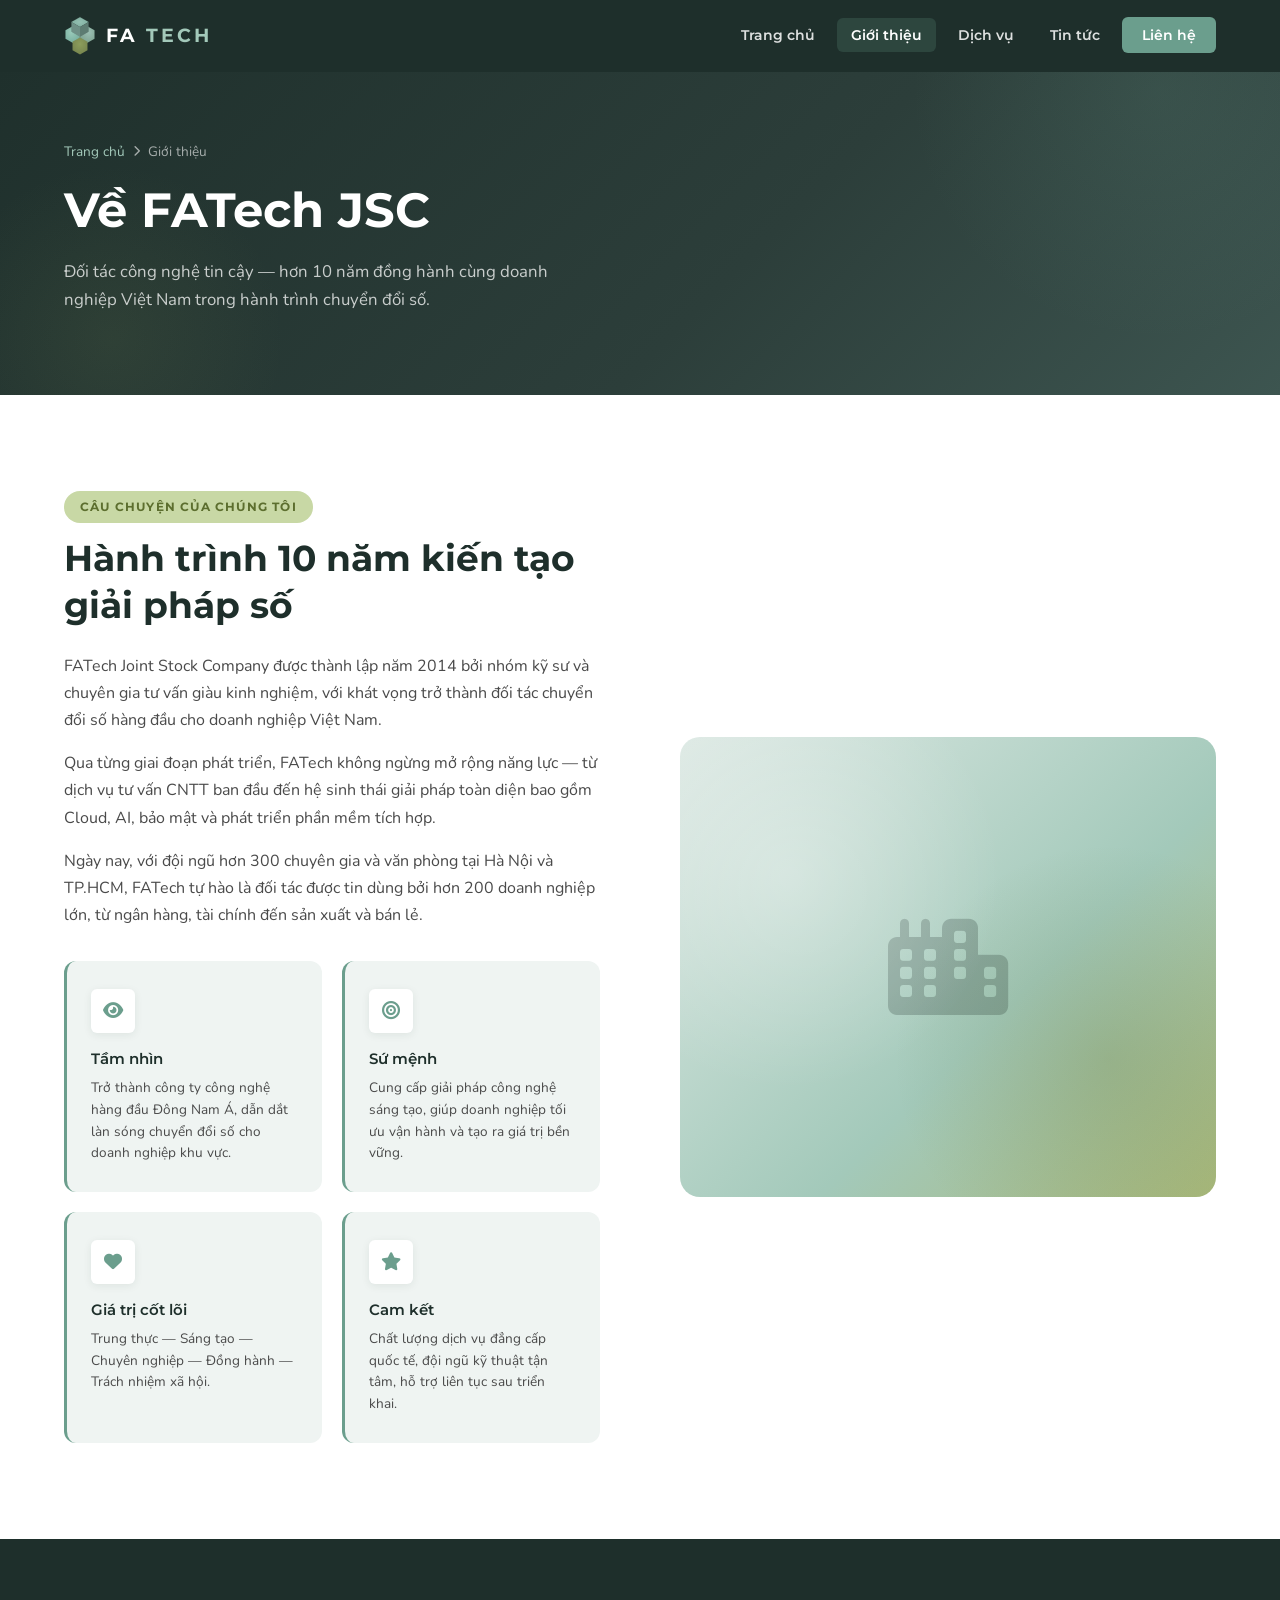
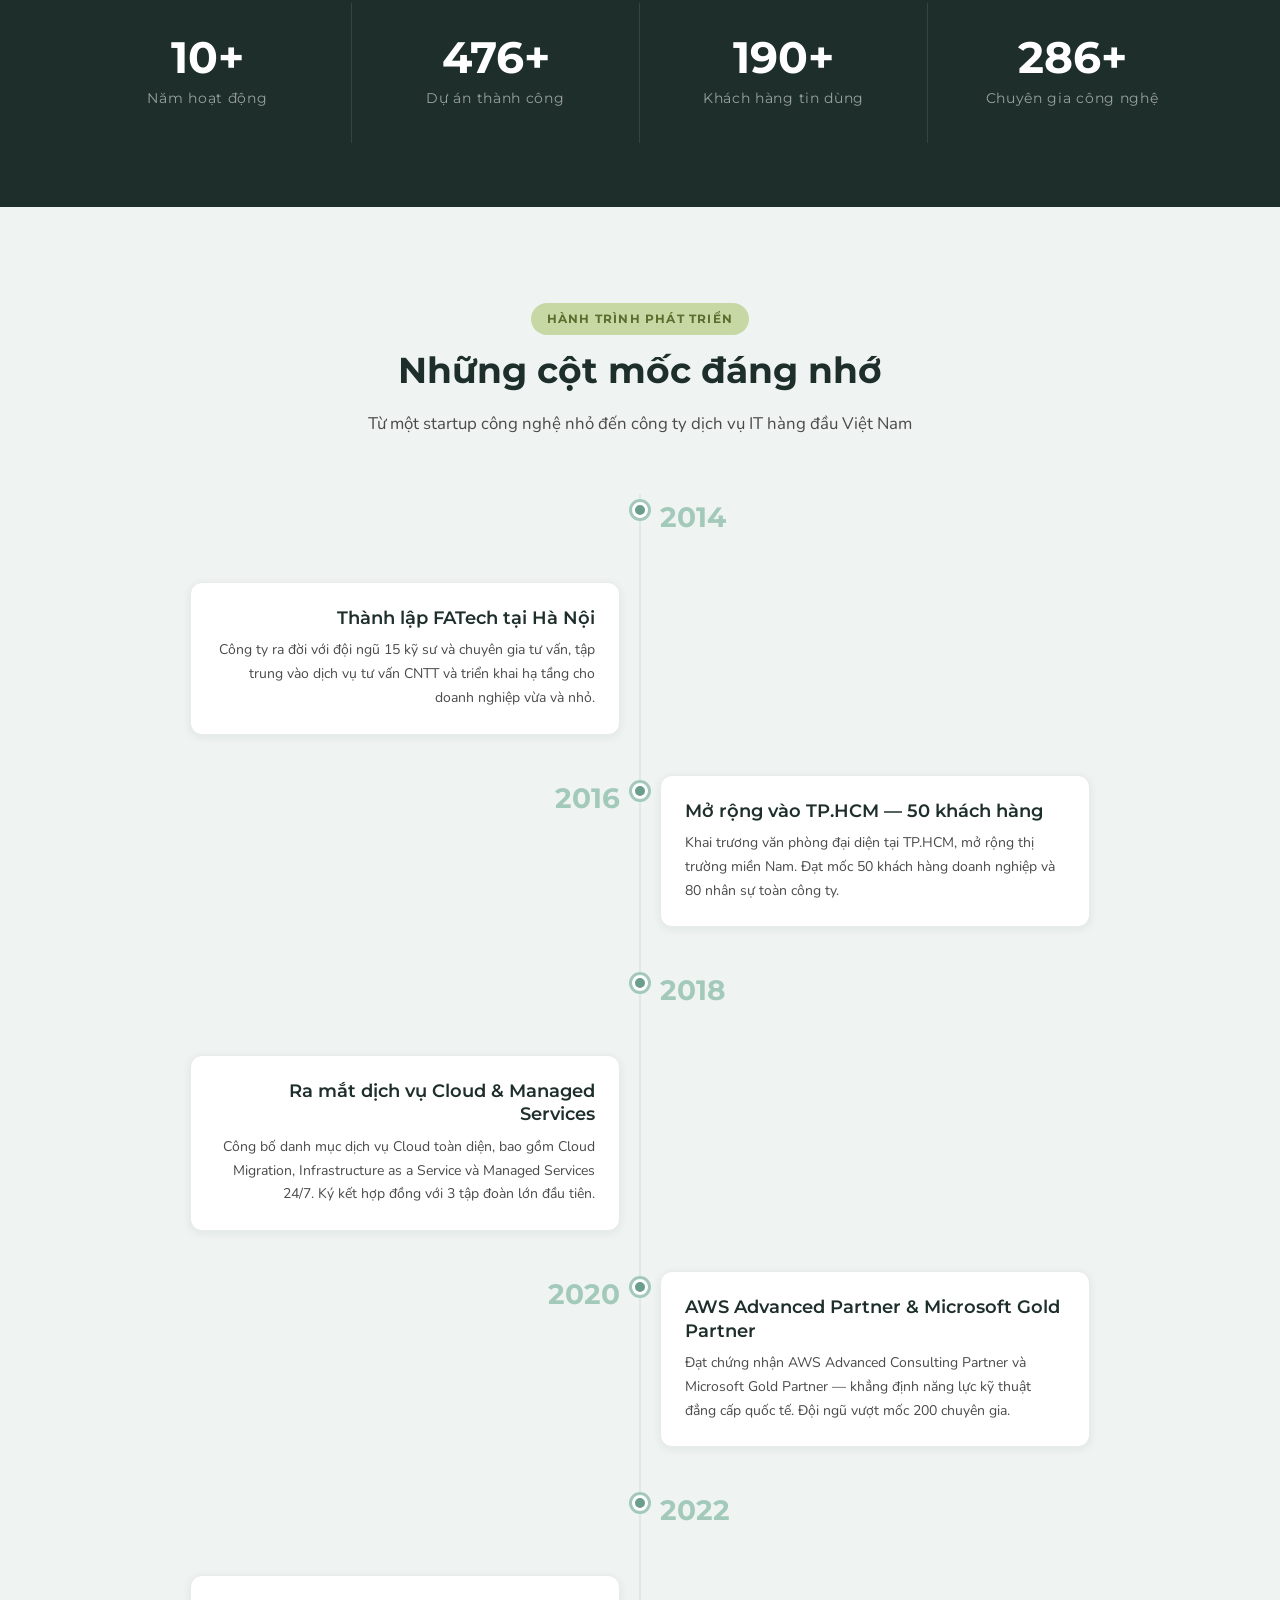
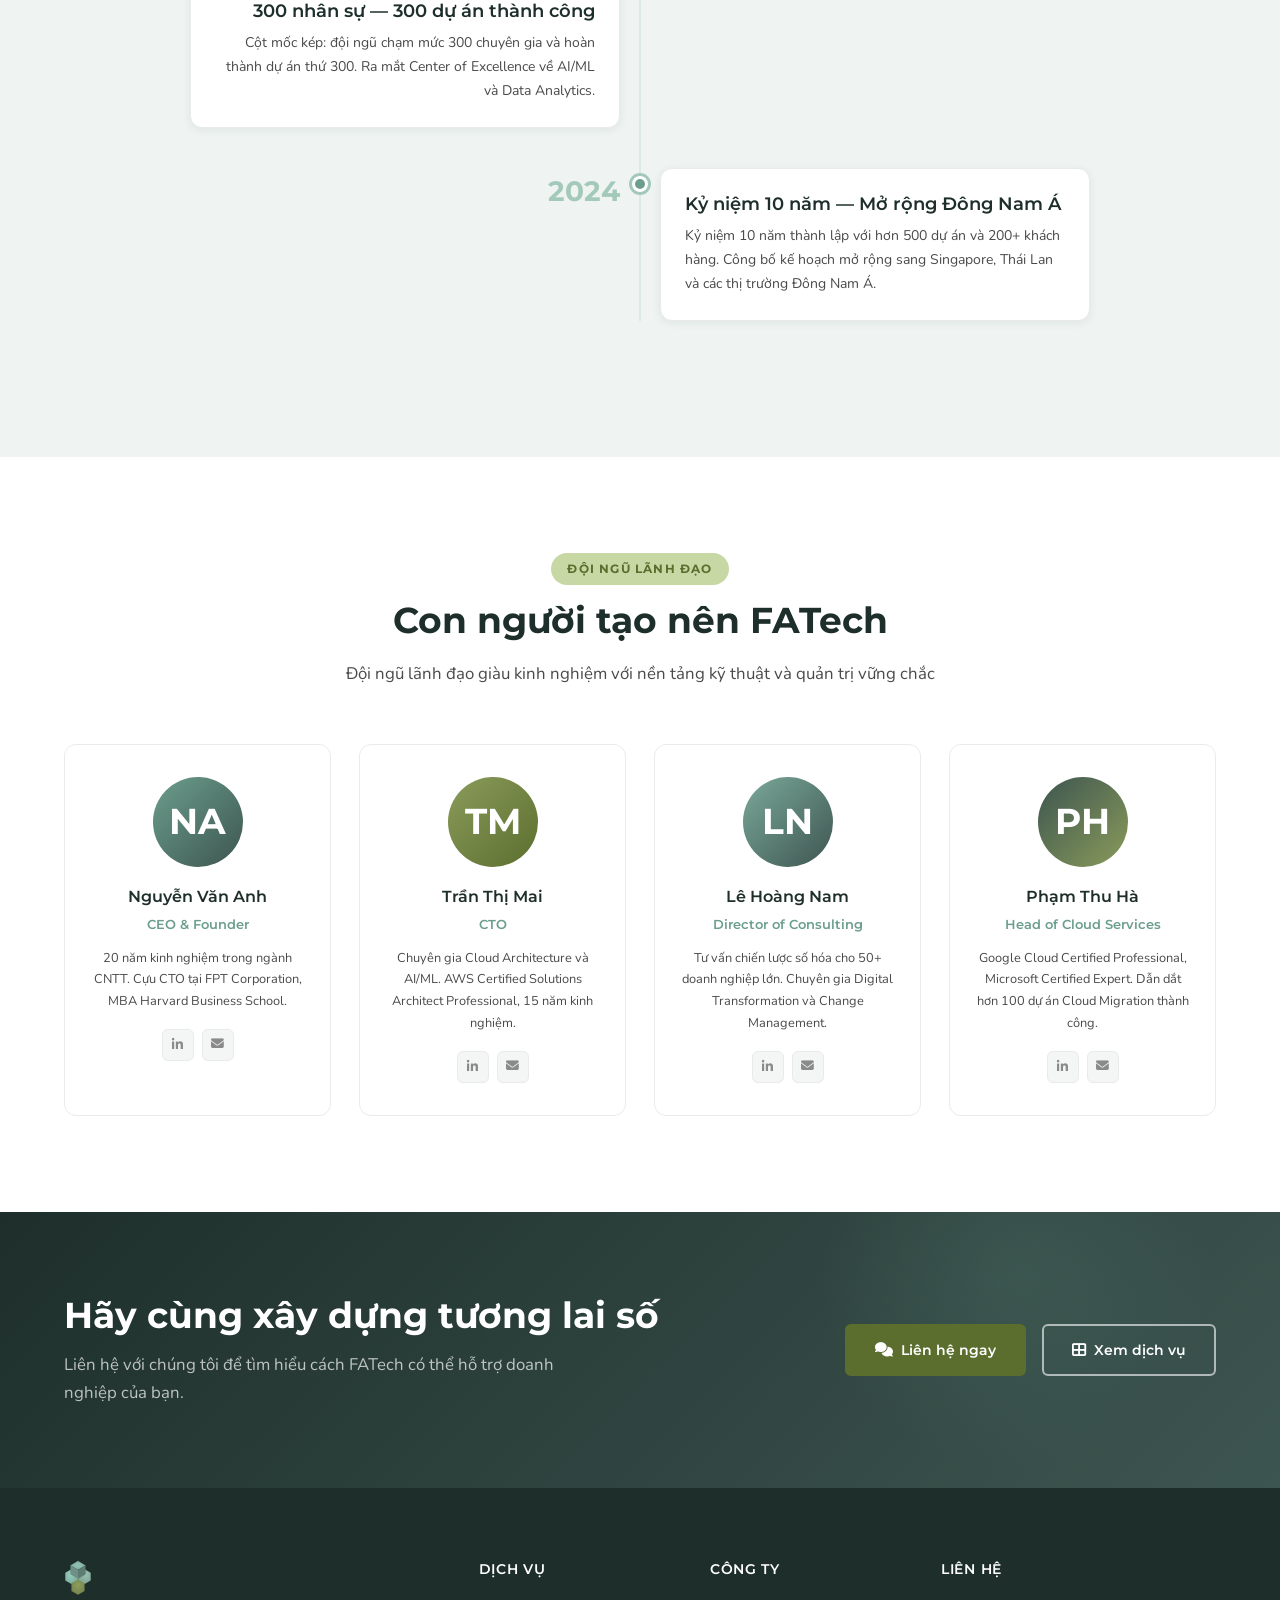
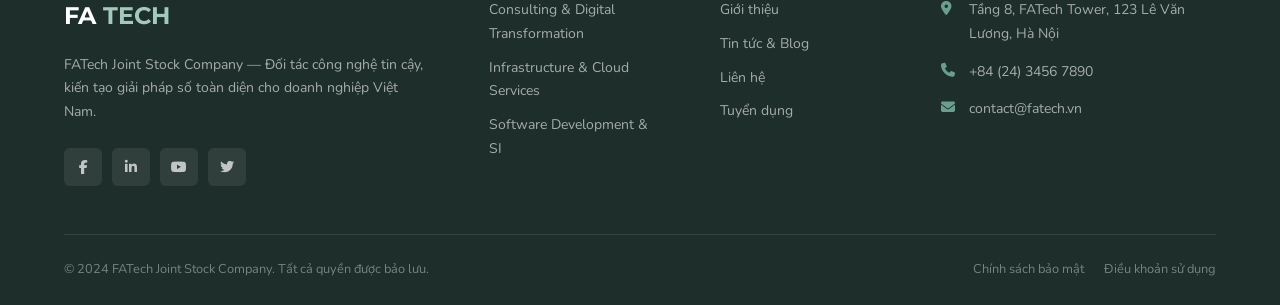
==== commit 730b775e: "feat: add SVG logo icon + update navbar to FA TECH branding - Create logo-icon.svg: 4-shape cluster " ====
--- a/about.html
+++ b/about.html
@@ -19,8 +19,8 @@
 <nav class="navbar" id="navbar" role="navigation" aria-label="Main navigation">
   <div class="container">
     <a href="index.html" class="navbar-logo" aria-label="FATech - Trang chủ">
-      <img src="assets/images/logo.png" alt="FATech Logo" class="logo-img" onerror="this.style.display='none'">
-      <span class="logo-text-brand">FA<span>Tech</span></span>
+      <img src="assets/images/logo-icon.svg" alt="FATech Logo" class="logo-img">
+      <span class="logo-text-brand">FA <span class="tech-part">TECH</span></span>
     </a>
     <nav class="navbar-menu" id="navbarMenu">
       <ul class="navbar-nav">
@@ -260,8 +260,8 @@
     <div class="footer-grid">
       <div class="footer-col footer-about">
         <div class="footer-logo-wrap">
-          <img src="assets/images/logo.png" alt="FATech Logo" class="footer-logo-img" onerror="this.style.display='none'">
-          <span class="footer-logo-text">FA<span style="color:var(--primary-300)">Tech</span></span>
+          <img src="assets/images/logo-icon.svg" alt="FATech Logo" class="footer-logo-img">
+          <span class="footer-logo-text">FA <span style="color:var(--primary-300)">TECH</span></span>
         </div>
         <p class="footer-about-text">FATech Joint Stock Company — Đối tác công nghệ tin cậy, kiến tạo giải pháp số toàn diện cho doanh nghiệp Việt Nam.</p>
         <div class="social-links">
--- a/css/style.css
+++ b/css/style.css
@@ -241,18 +241,21 @@
 .navbar-logo .logo-img {
   height: 40px;
   width: auto;
+  flex-shrink: 0;
 }
 
 .logo-text-brand {
   font-family: var(--font-heading);
-  font-size: 1.5rem;
+  font-size: 1.2rem;
   font-weight: 700;
   color: var(--white);
-  letter-spacing: -0.02em;
-}
-
-.logo-text-brand span {
-  color: var(--primary-500);
+  letter-spacing: 0.16em;
+  text-transform: uppercase;
+  line-height: 1;
+}
+
+.logo-text-brand .tech-part {
+  color: var(--primary-300);
 }
 
 .navbar-nav {
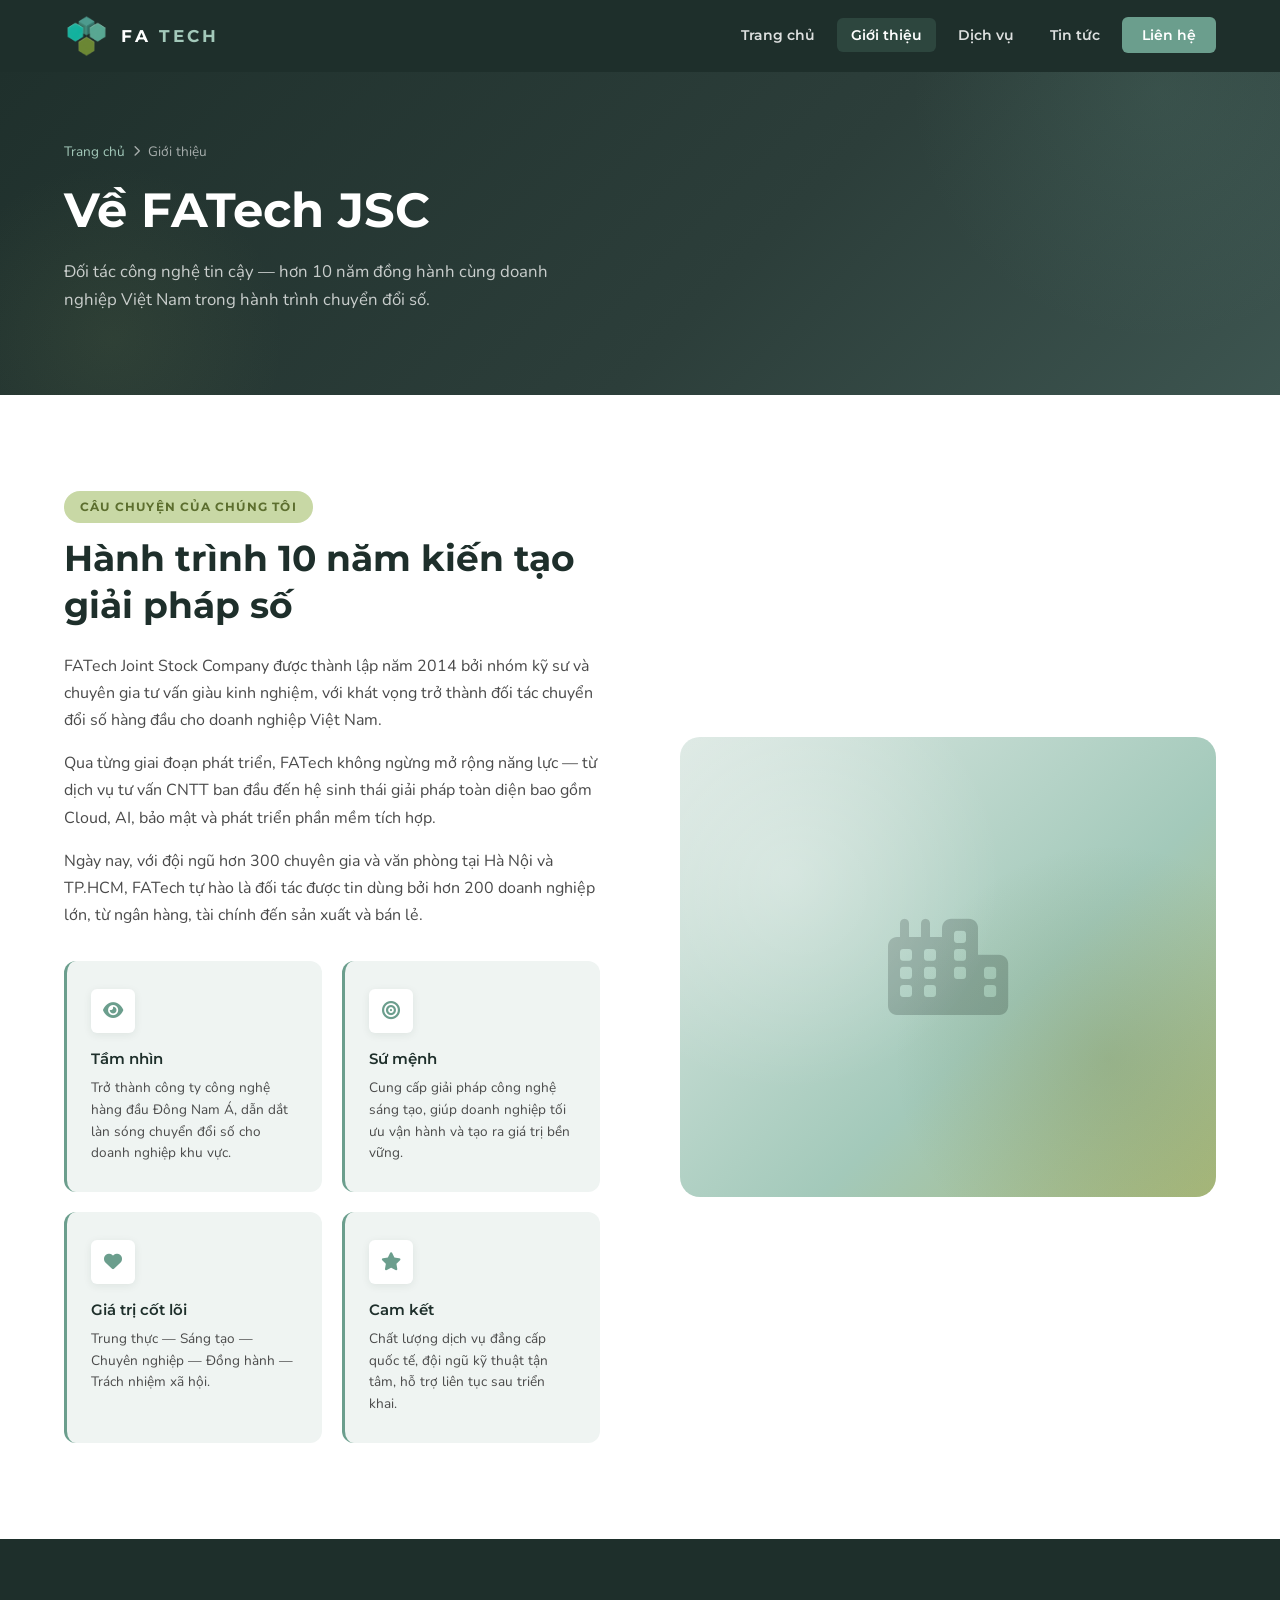
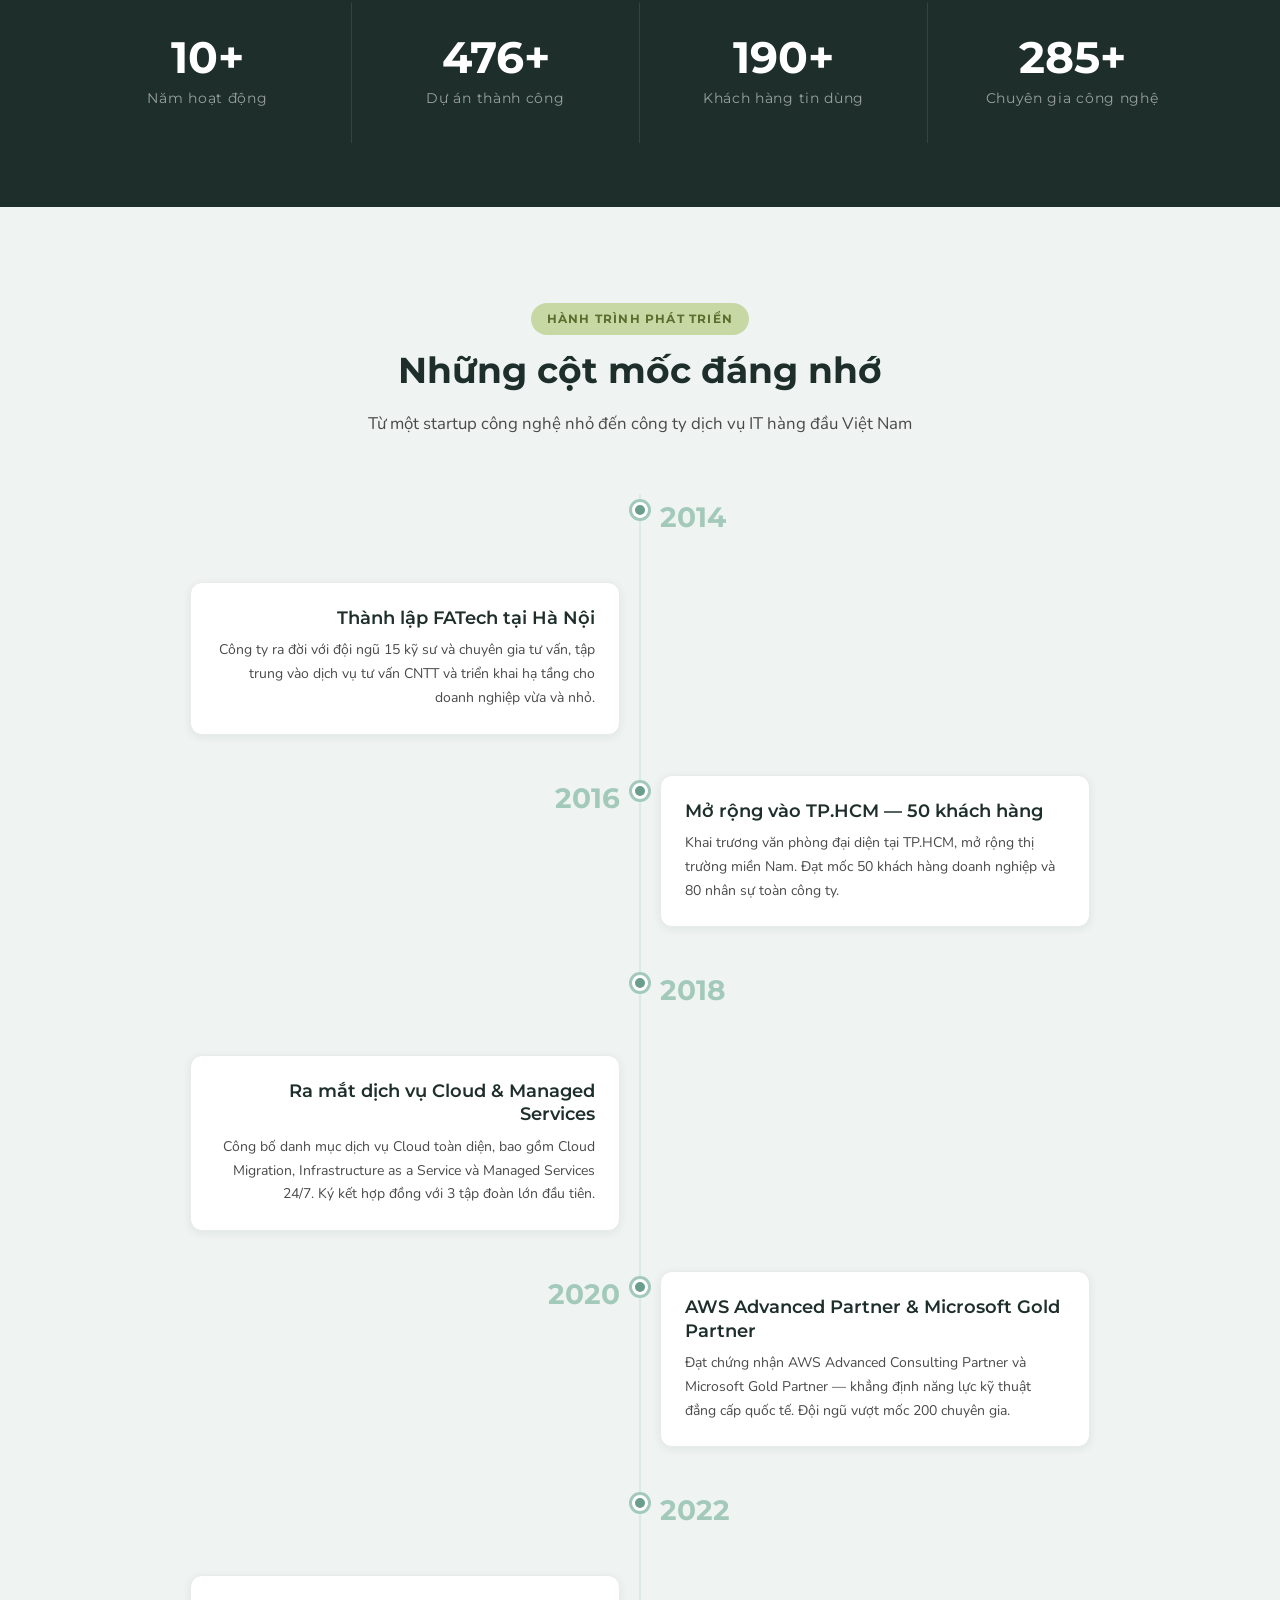
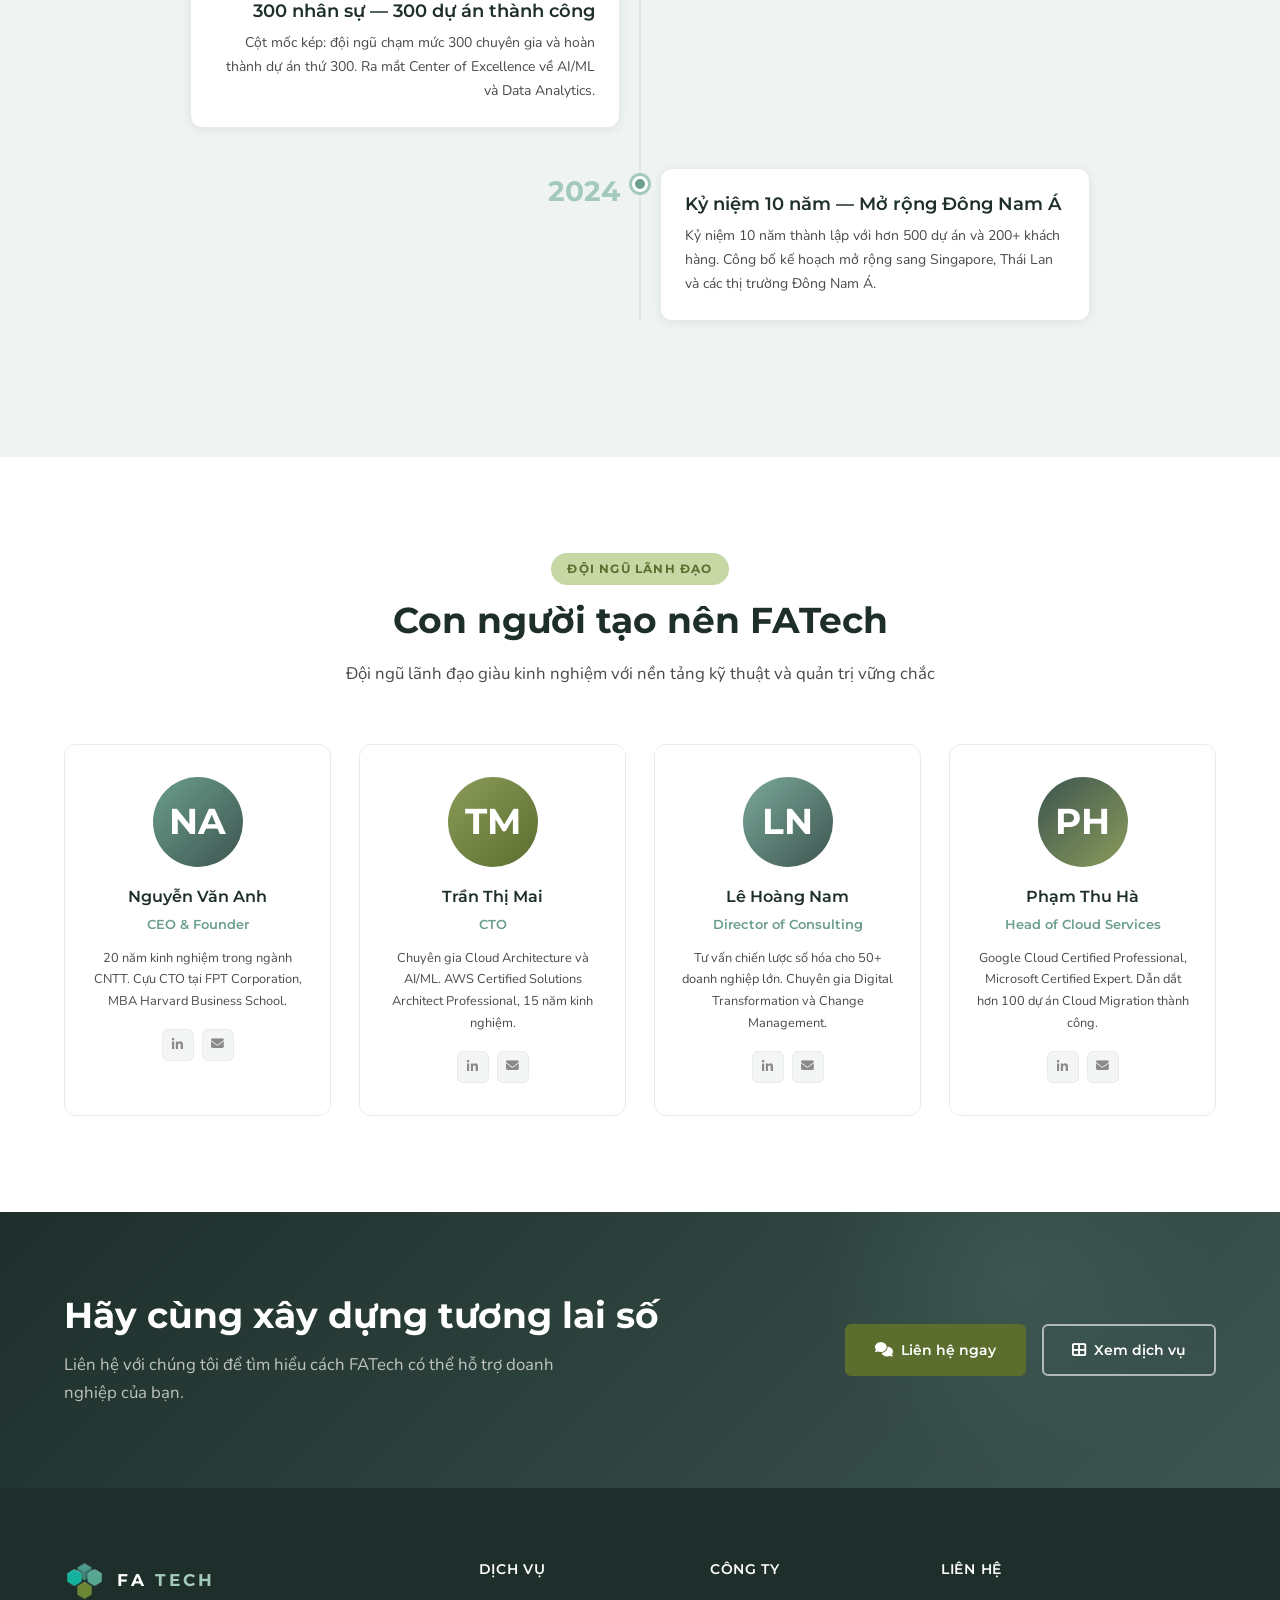
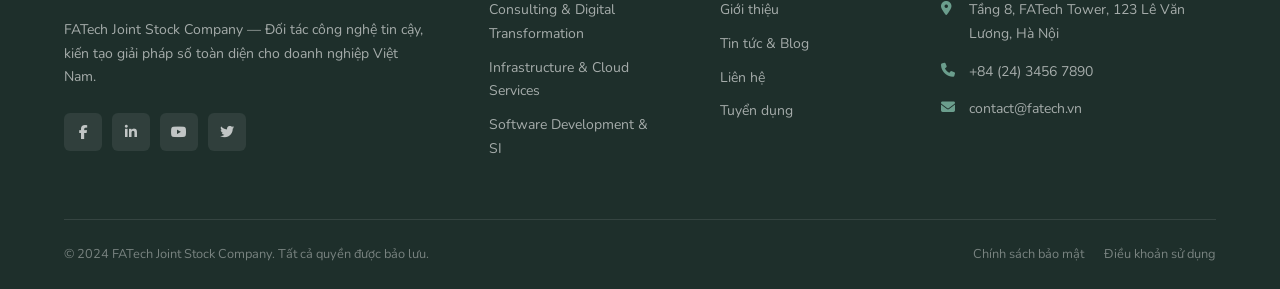
==== commit 0736788c: "feat: replace SVG with actual FATech PNG logo, adjust sizing - Add real Fatech_png.png (816x834 RGBA" ====
--- a/about.html
+++ b/about.html
@@ -19,7 +19,7 @@
 <nav class="navbar" id="navbar" role="navigation" aria-label="Main navigation">
   <div class="container">
     <a href="index.html" class="navbar-logo" aria-label="FATech - Trang chủ">
-      <img src="assets/images/logo-icon.svg" alt="FATech Logo" class="logo-img">
+      <img src="assets/images/logo.png" alt="FATech Logo" class="logo-img">
       <span class="logo-text-brand">FA <span class="tech-part">TECH</span></span>
     </a>
     <nav class="navbar-menu" id="navbarMenu">
@@ -260,7 +260,7 @@
     <div class="footer-grid">
       <div class="footer-col footer-about">
         <div class="footer-logo-wrap">
-          <img src="assets/images/logo-icon.svg" alt="FATech Logo" class="footer-logo-img">
+          <img src="assets/images/logo.png" alt="FATech Logo" class="footer-logo-img">
           <span class="footer-logo-text">FA <span style="color:var(--primary-300)">TECH</span></span>
         </div>
         <p class="footer-about-text">FATech Joint Stock Company — Đối tác công nghệ tin cậy, kiến tạo giải pháp số toàn diện cho doanh nghiệp Việt Nam.</p>
--- a/css/style.css
+++ b/css/style.css
@@ -234,22 +234,24 @@
 .navbar-logo {
   display: flex;
   align-items: center;
-  gap: 10px;
+  gap: 12px;
   text-decoration: none;
 }
 
 .navbar-logo .logo-img {
-  height: 40px;
+  height: 46px;
   width: auto;
   flex-shrink: 0;
+  object-fit: contain;
+  display: block;
 }
 
 .logo-text-brand {
   font-family: var(--font-heading);
-  font-size: 1.2rem;
+  font-size: 1.05rem;
   font-weight: 700;
   color: var(--white);
-  letter-spacing: 0.16em;
+  letter-spacing: 0.18em;
   text-transform: uppercase;
   line-height: 1;
 }
@@ -1168,19 +1170,26 @@
 }
 
 .footer-logo-wrap {
+  display: flex;
+  align-items: center;
+  gap: 12px;
   margin-bottom: 16px;
 }
 
 .footer-logo-text {
   font-family: var(--font-heading);
-  font-size: 1.5rem;
+  font-size: 1.05rem;
   font-weight: 700;
   color: var(--white);
+  letter-spacing: 0.18em;
+  text-transform: uppercase;
 }
 
 .footer-logo-img {
-  height: 36px;
+  height: 42px;
   width: auto;
+  object-fit: contain;
+  display: block;
 }
 
 .footer-about-text {
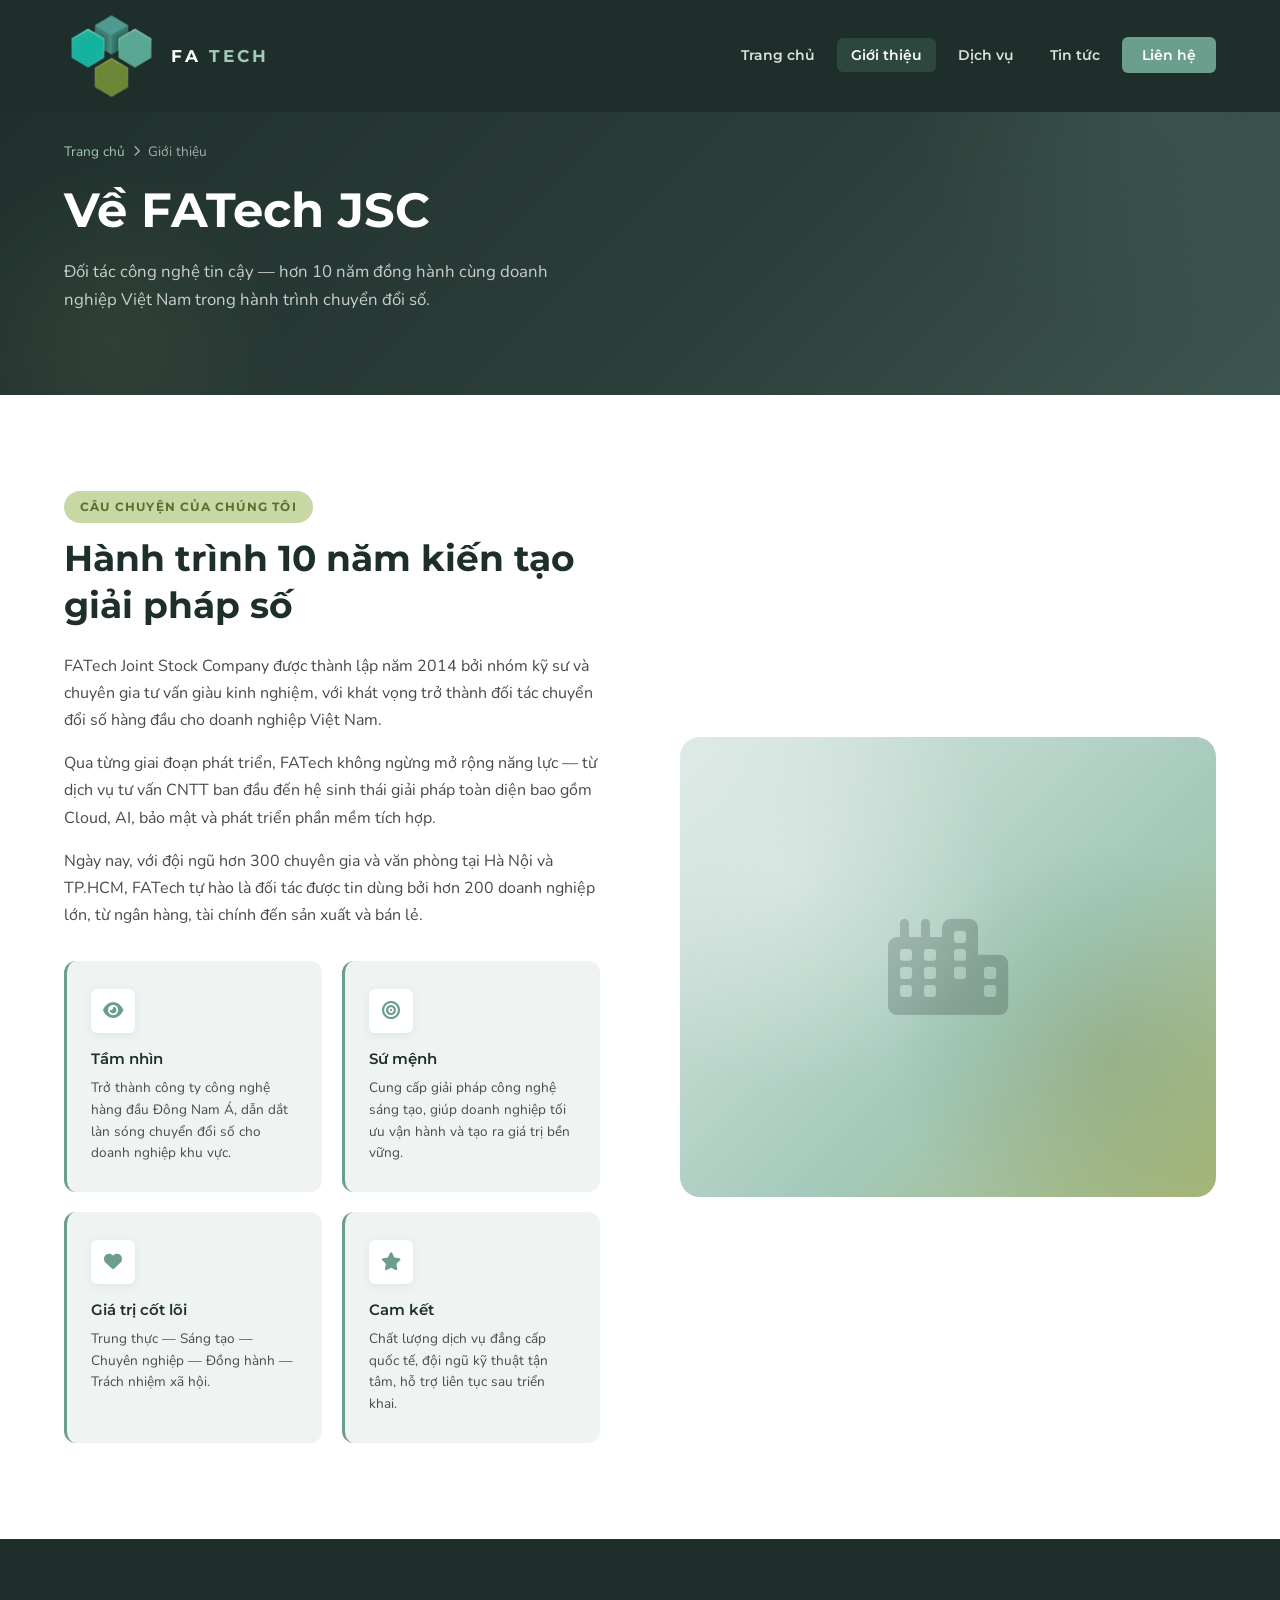
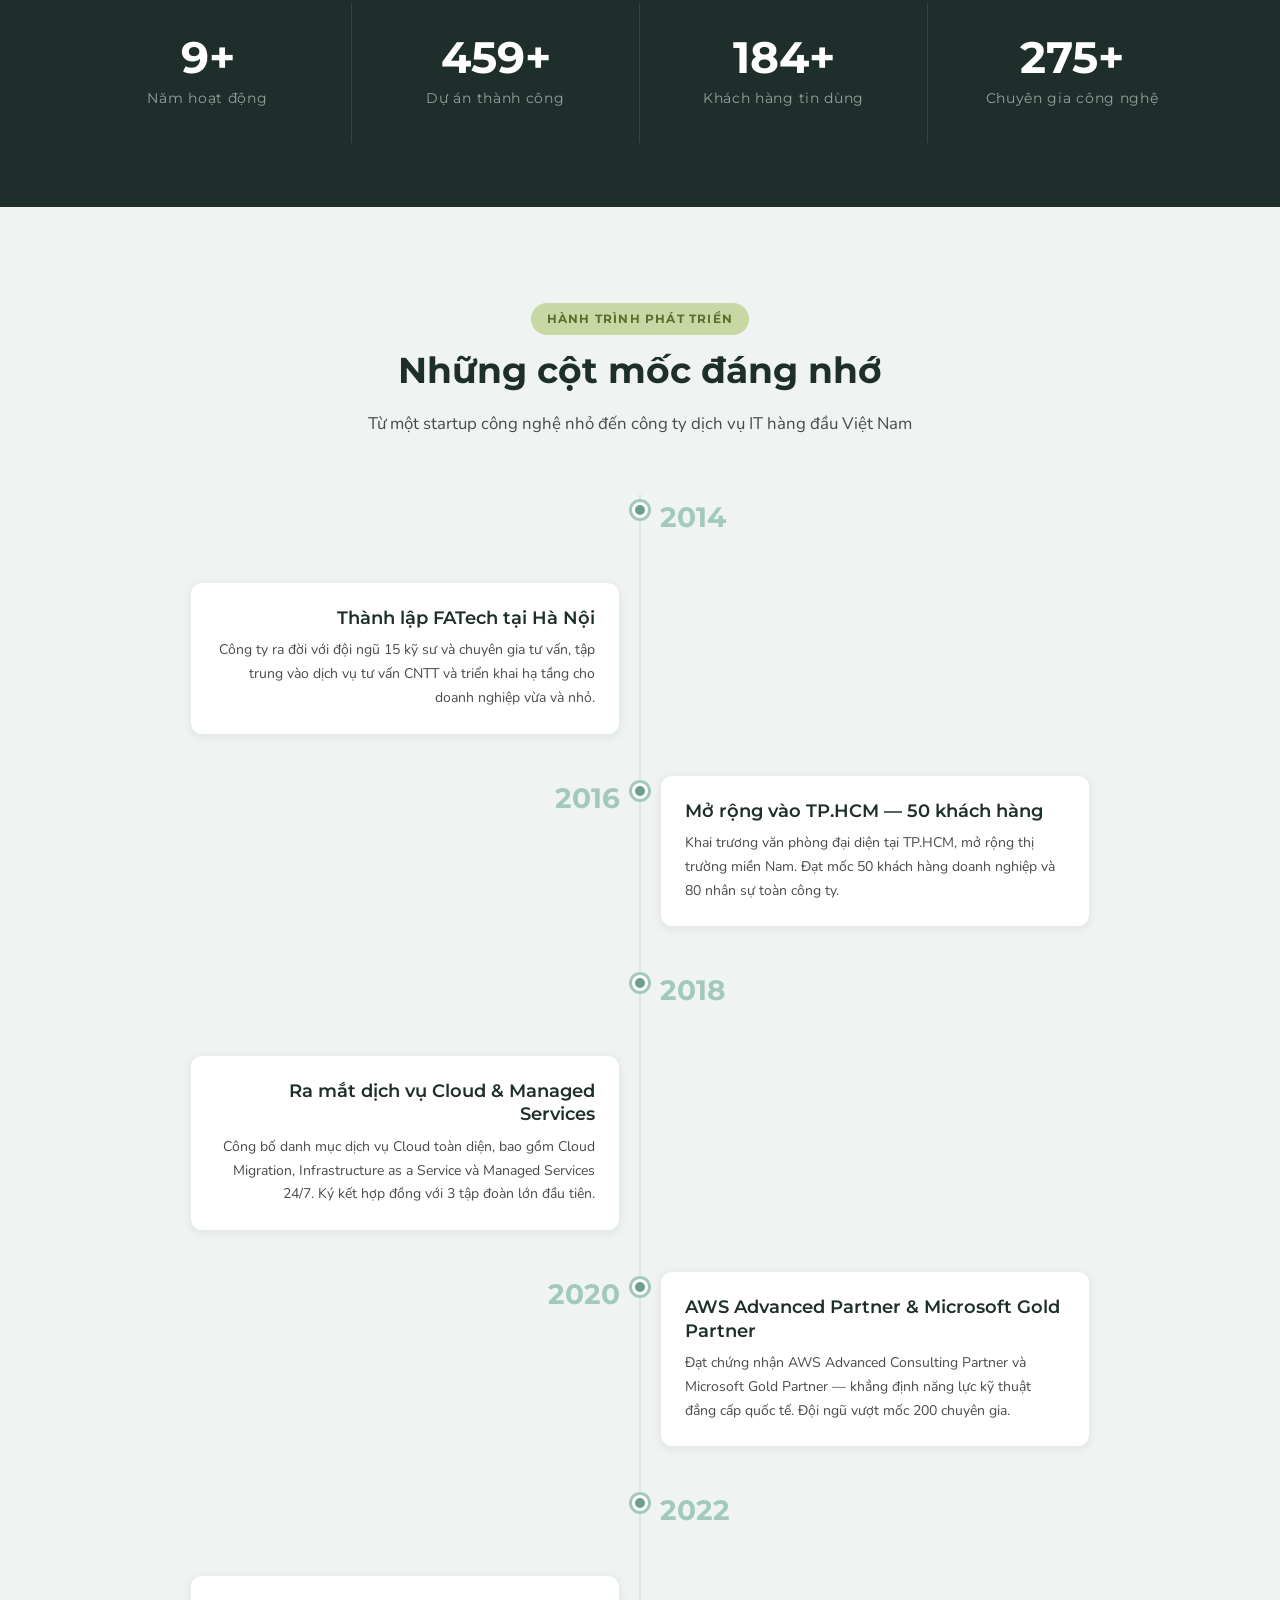
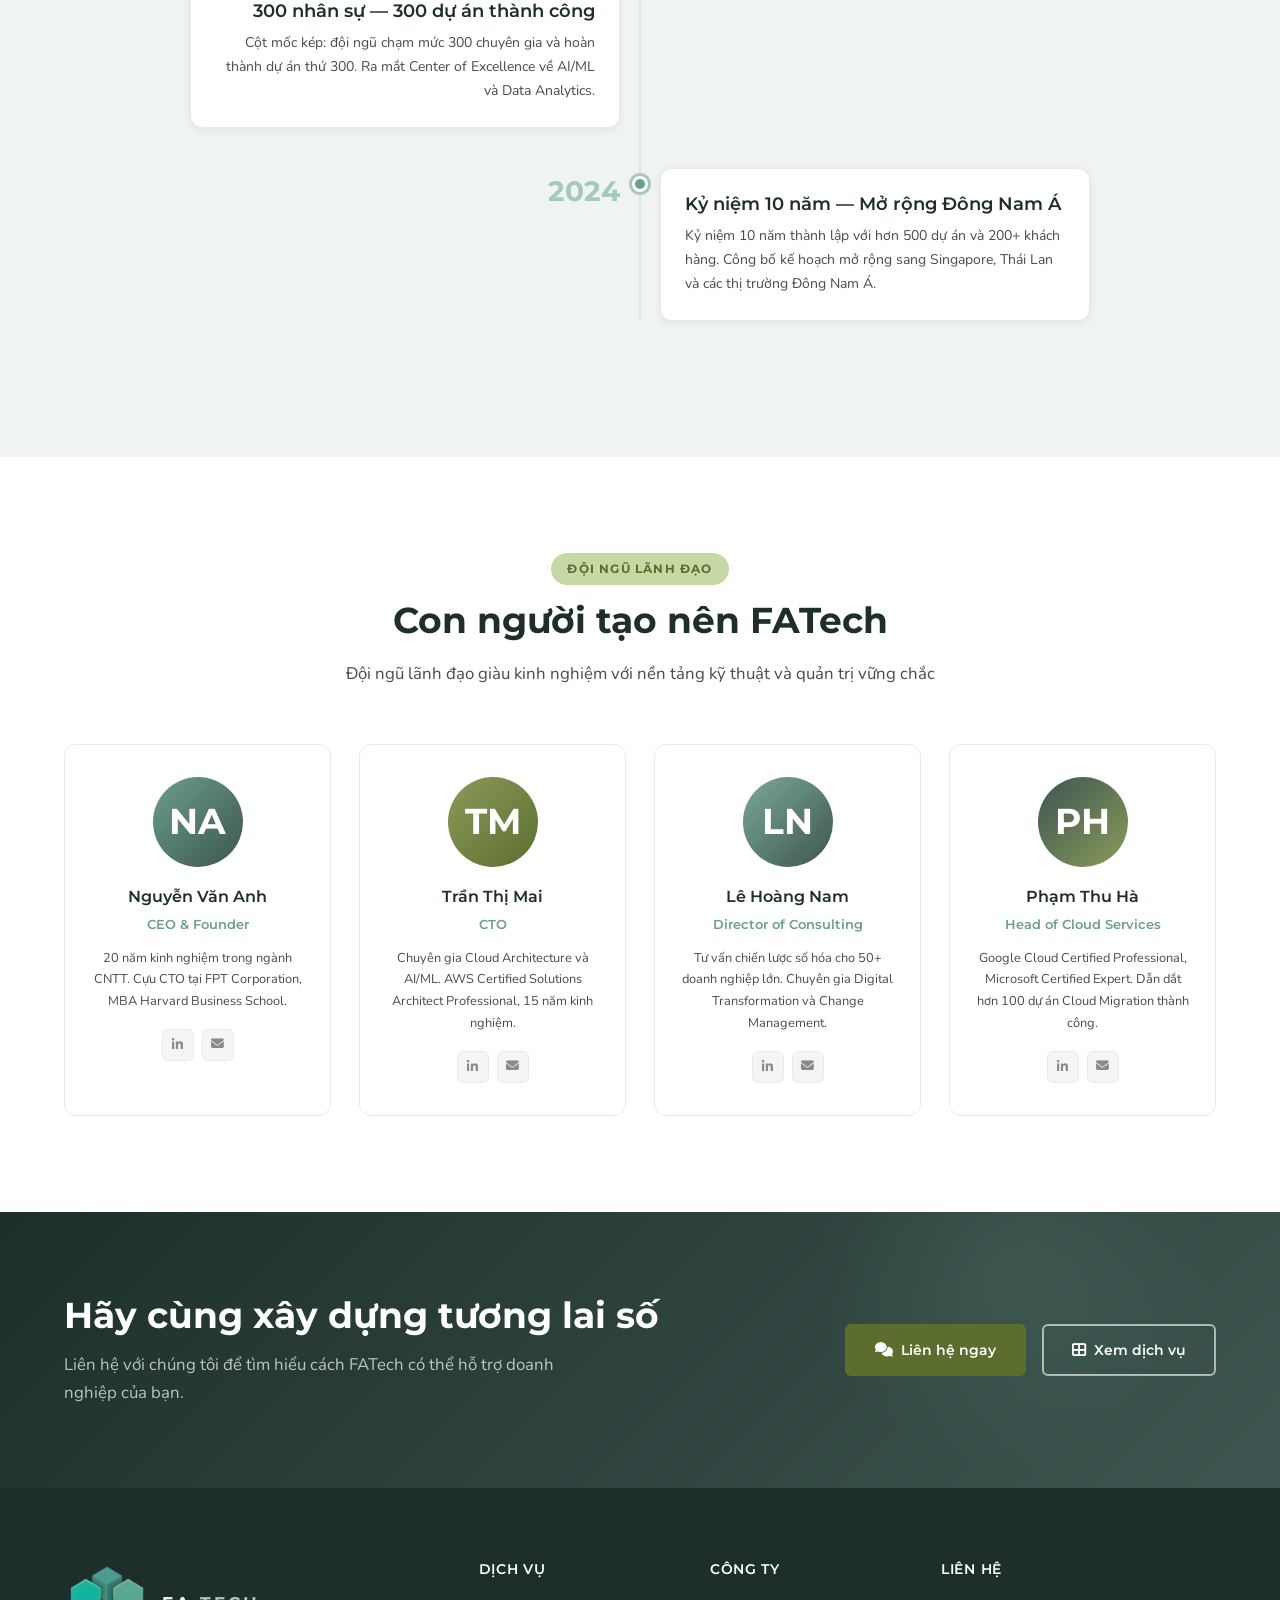
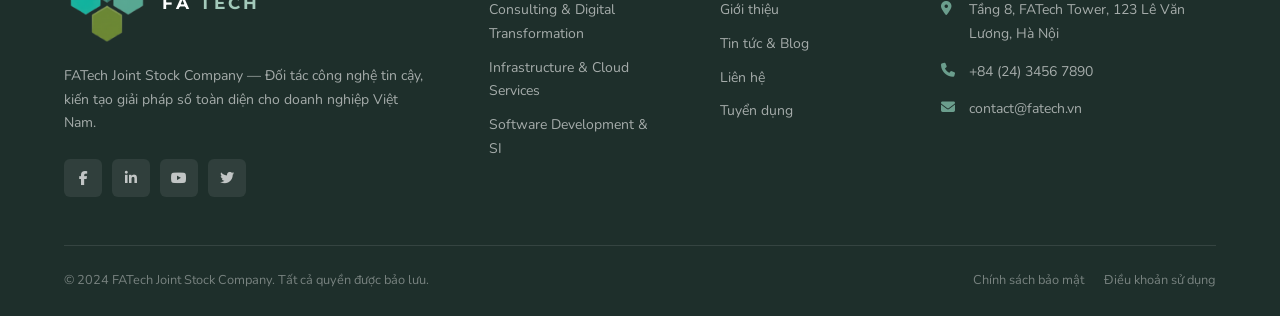
==== commit 6db2d66b: "fix: add ?v=8 cache-busting to CSS links — force browser reload latest styles" ====
--- a/about.html
+++ b/about.html
@@ -9,9 +9,9 @@
   <link rel="preconnect" href="https://fonts.gstatic.com" crossorigin>
   <link href="https://fonts.googleapis.com/css2?family=Montserrat:wght@600;700&family=Nunito:wght@400;600;700&display=swap" rel="stylesheet">
   <link rel="stylesheet" href="https://cdnjs.cloudflare.com/ajax/libs/font-awesome/6.4.2/css/all.min.css">
-  <link rel="stylesheet" href="css/style.css">
-  <link rel="stylesheet" href="css/animations.css">
-  <link rel="stylesheet" href="css/responsive.css">
+  <link rel="stylesheet" href="css/style.css?v=8">
+  <link rel="stylesheet" href="css/animations.css?v=8">
+  <link rel="stylesheet" href="css/responsive.css?v=8">
 </head>
 <body>
 
--- a/css/style.css
+++ b/css/style.css
@@ -228,7 +228,7 @@
   display: flex;
   align-items: center;
   justify-content: space-between;
-  height: 72px;
+  height: 112px;
 }
 
 .navbar-logo {
@@ -239,7 +239,7 @@
 }
 
 .navbar-logo .logo-img {
-  height: 46px;
+  height: 97px;
   width: auto;
   flex-shrink: 0;
   object-fit: contain;
@@ -403,7 +403,7 @@
   align-items: center;
   position: relative;
   overflow: hidden;
-  padding-top: 72px;
+  padding-top: 112px;
 }
 
 .hero-bg-pattern {
@@ -458,7 +458,7 @@
   grid-template-columns: 1fr 1fr;
   gap: 60px;
   align-items: center;
-  min-height: calc(100vh - 72px);
+  min-height: calc(100vh - 112px);
   padding-top: 60px;
   padding-bottom: 60px;
 }
@@ -1186,7 +1186,7 @@
 }
 
 .footer-logo-img {
-  height: 42px;
+  height: 88px;
   width: auto;
   object-fit: contain;
   display: block;
--- a/css/responsive.css
+++ b/css/responsive.css
@@ -46,7 +46,7 @@
     grid-template-columns: 1fr;
     text-align: center;
     gap: 40px;
-    min-height: auto;
+    min-height: 0;
     padding-top: 80px;
     padding-bottom: 80px;
   }
@@ -224,7 +224,7 @@
 
   .navbar-menu {
     position: fixed;
-    top: 72px;
+    top: 84px;
     left: 0;
     right: 0;
     background: var(--primary-900);
